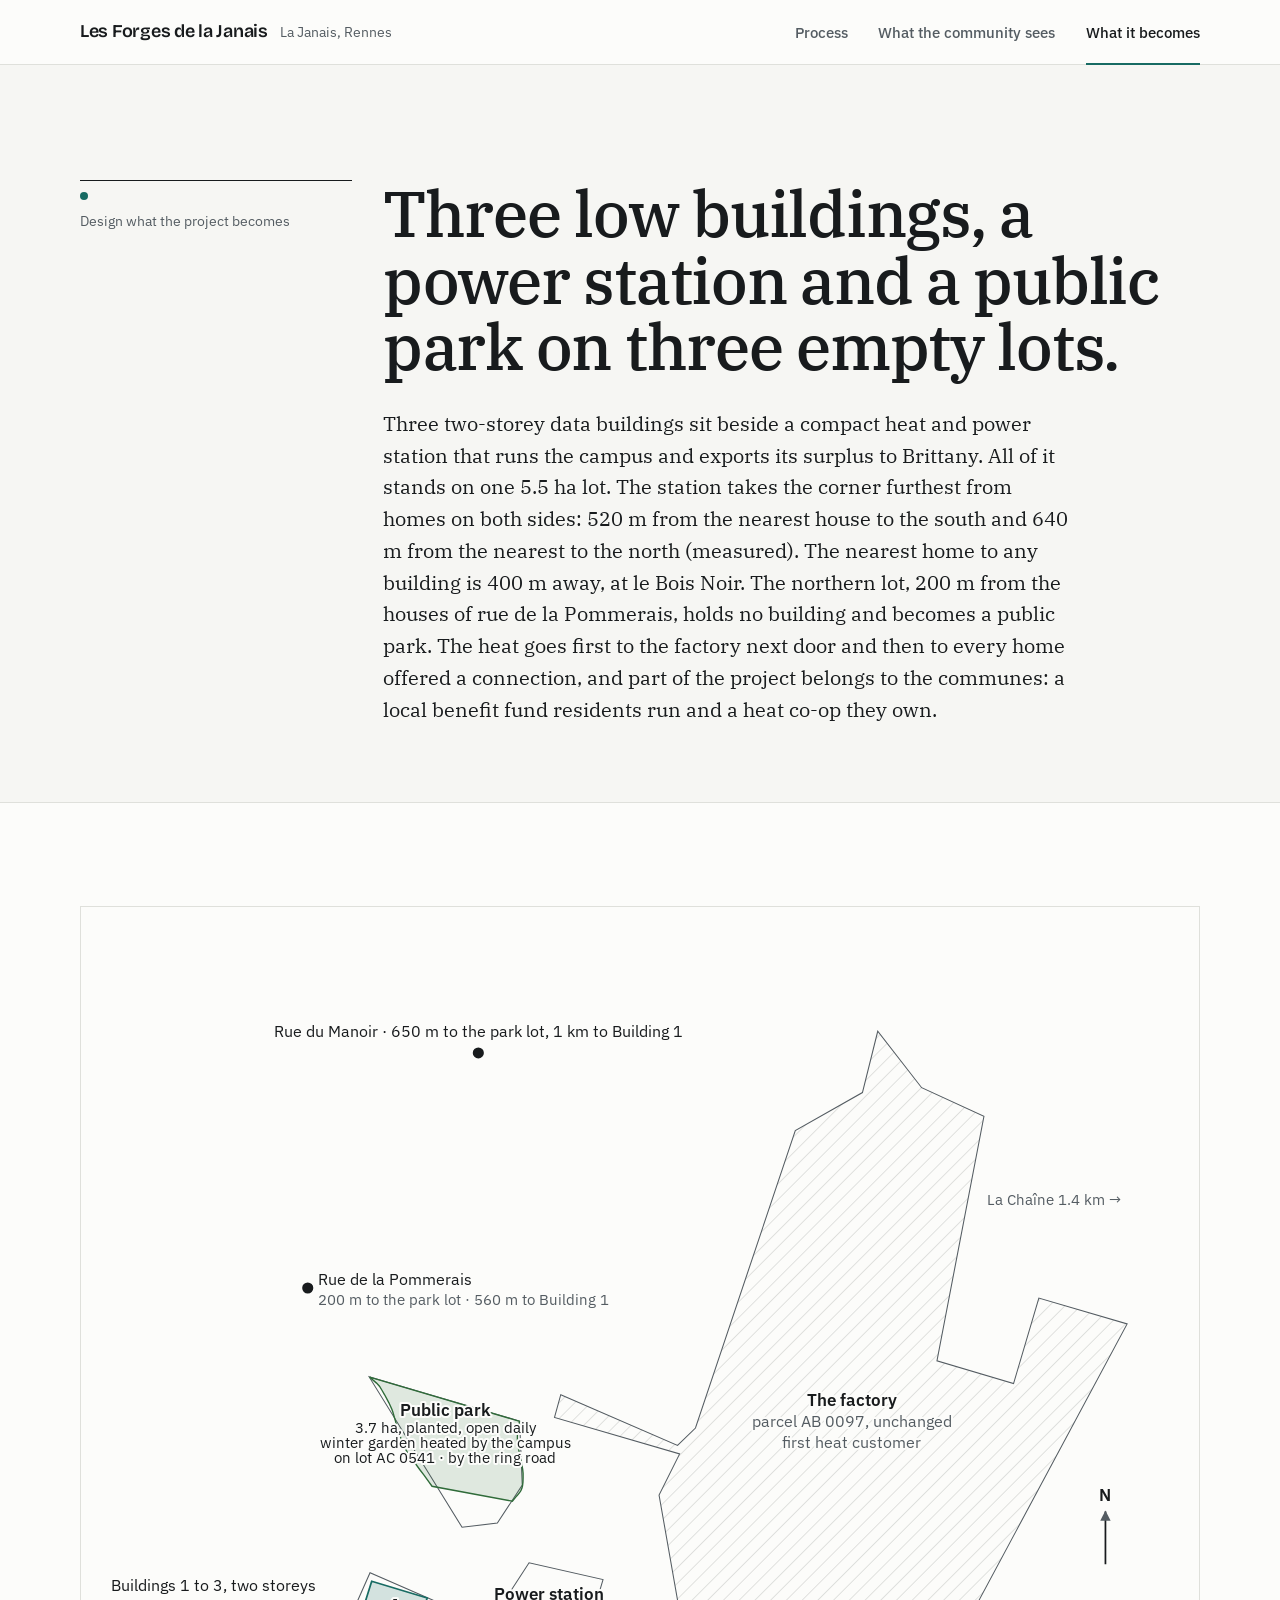
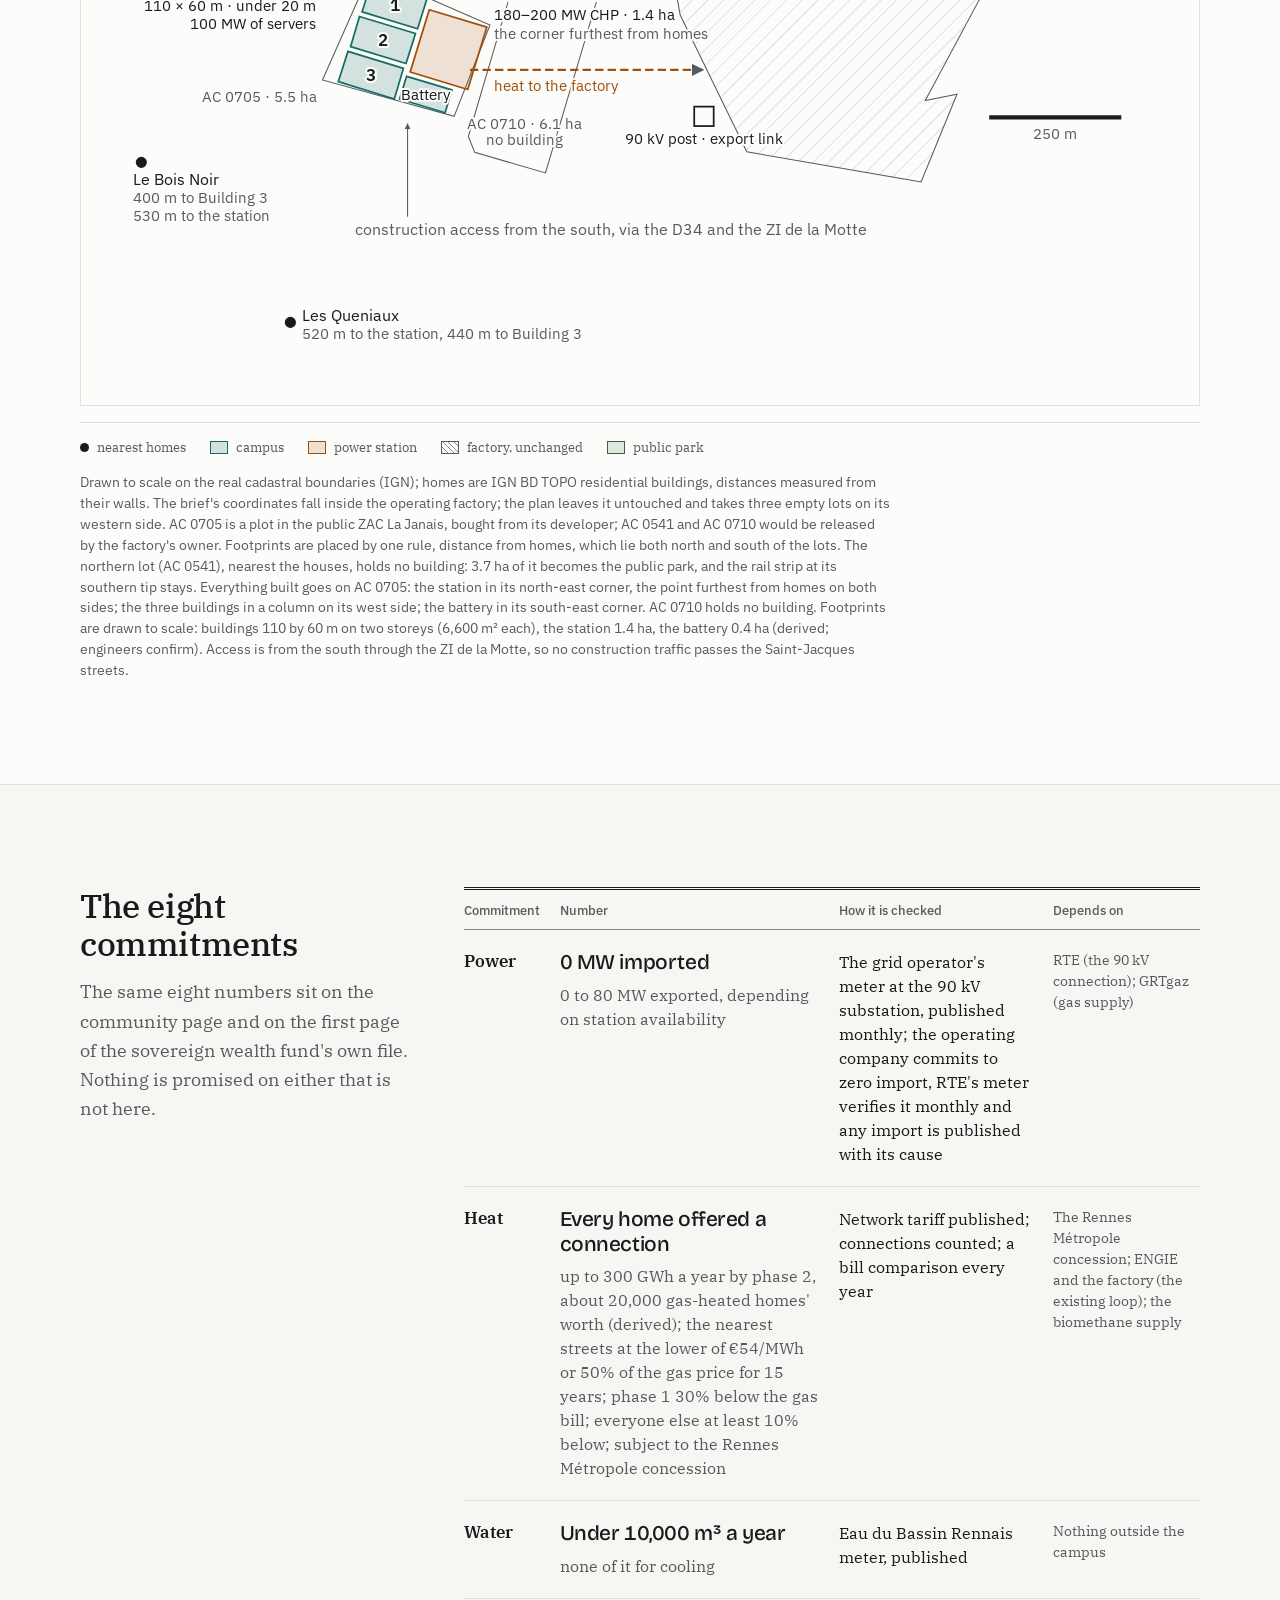
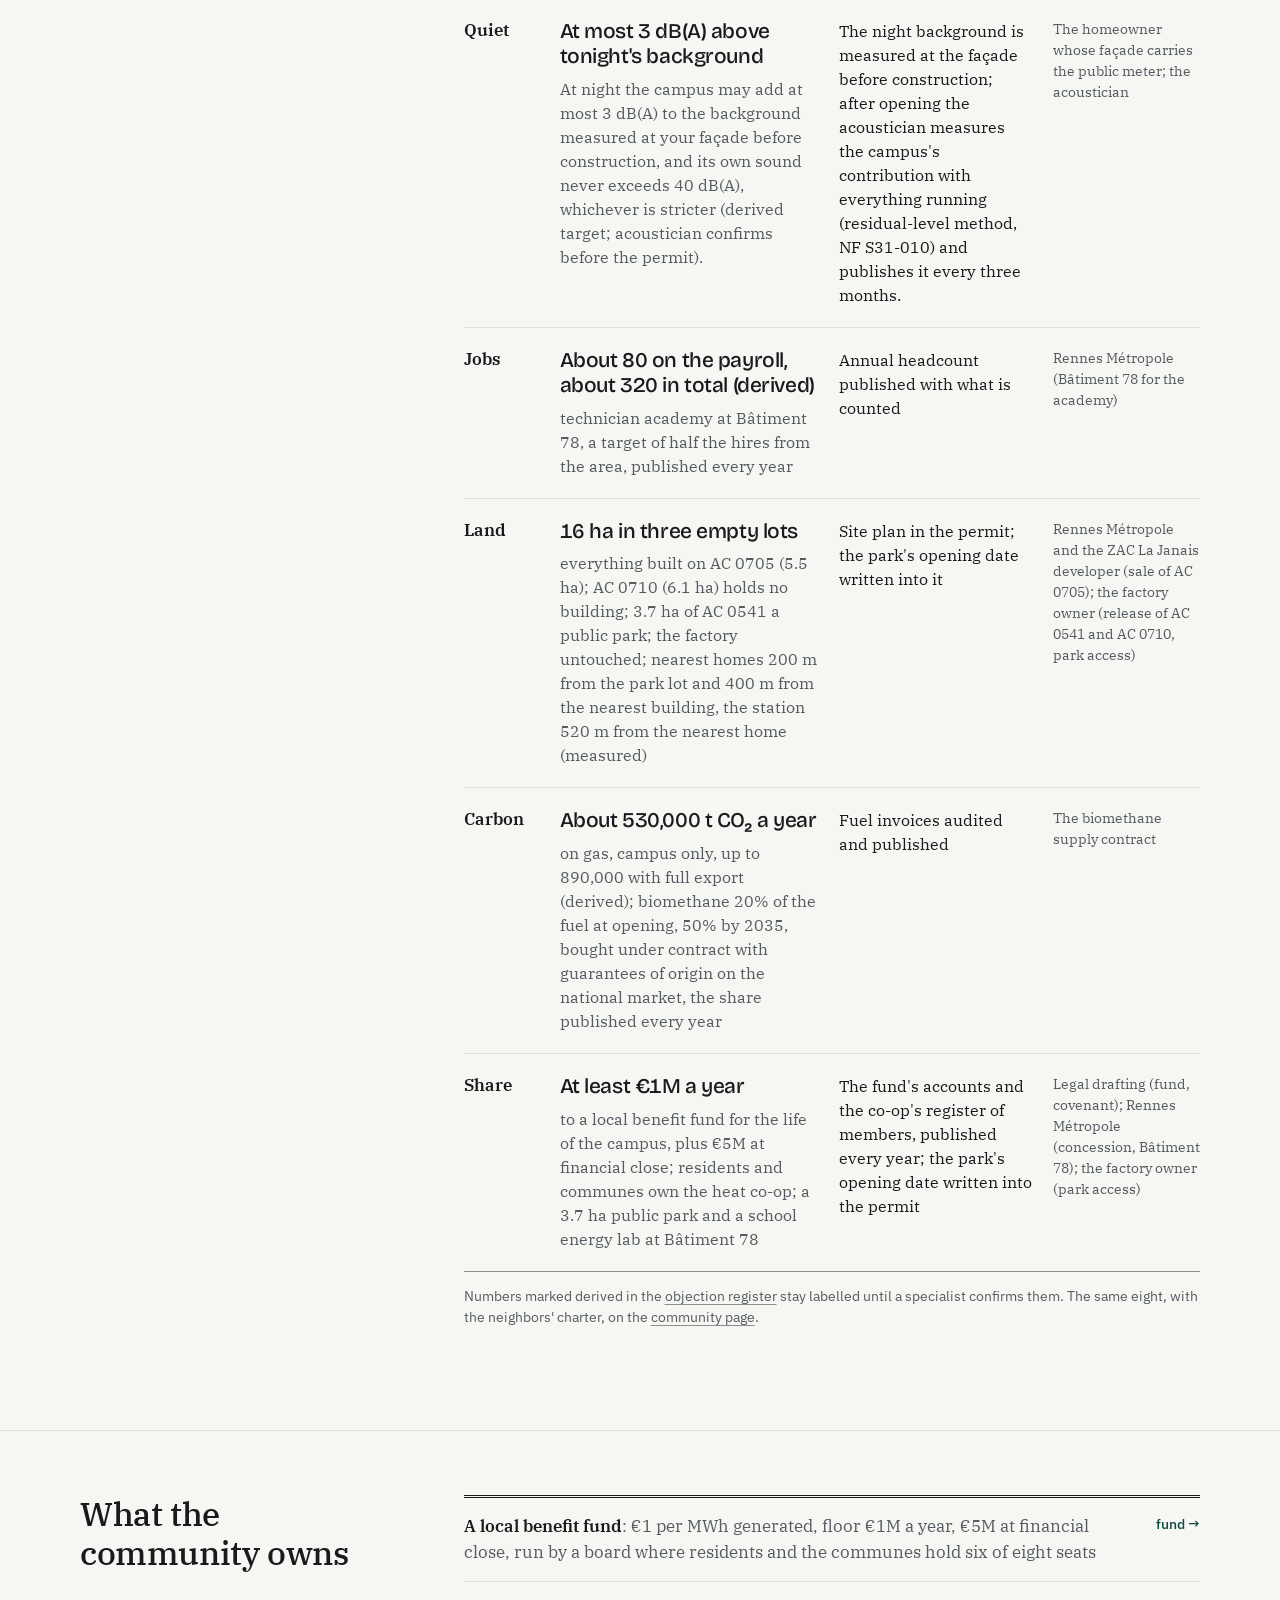
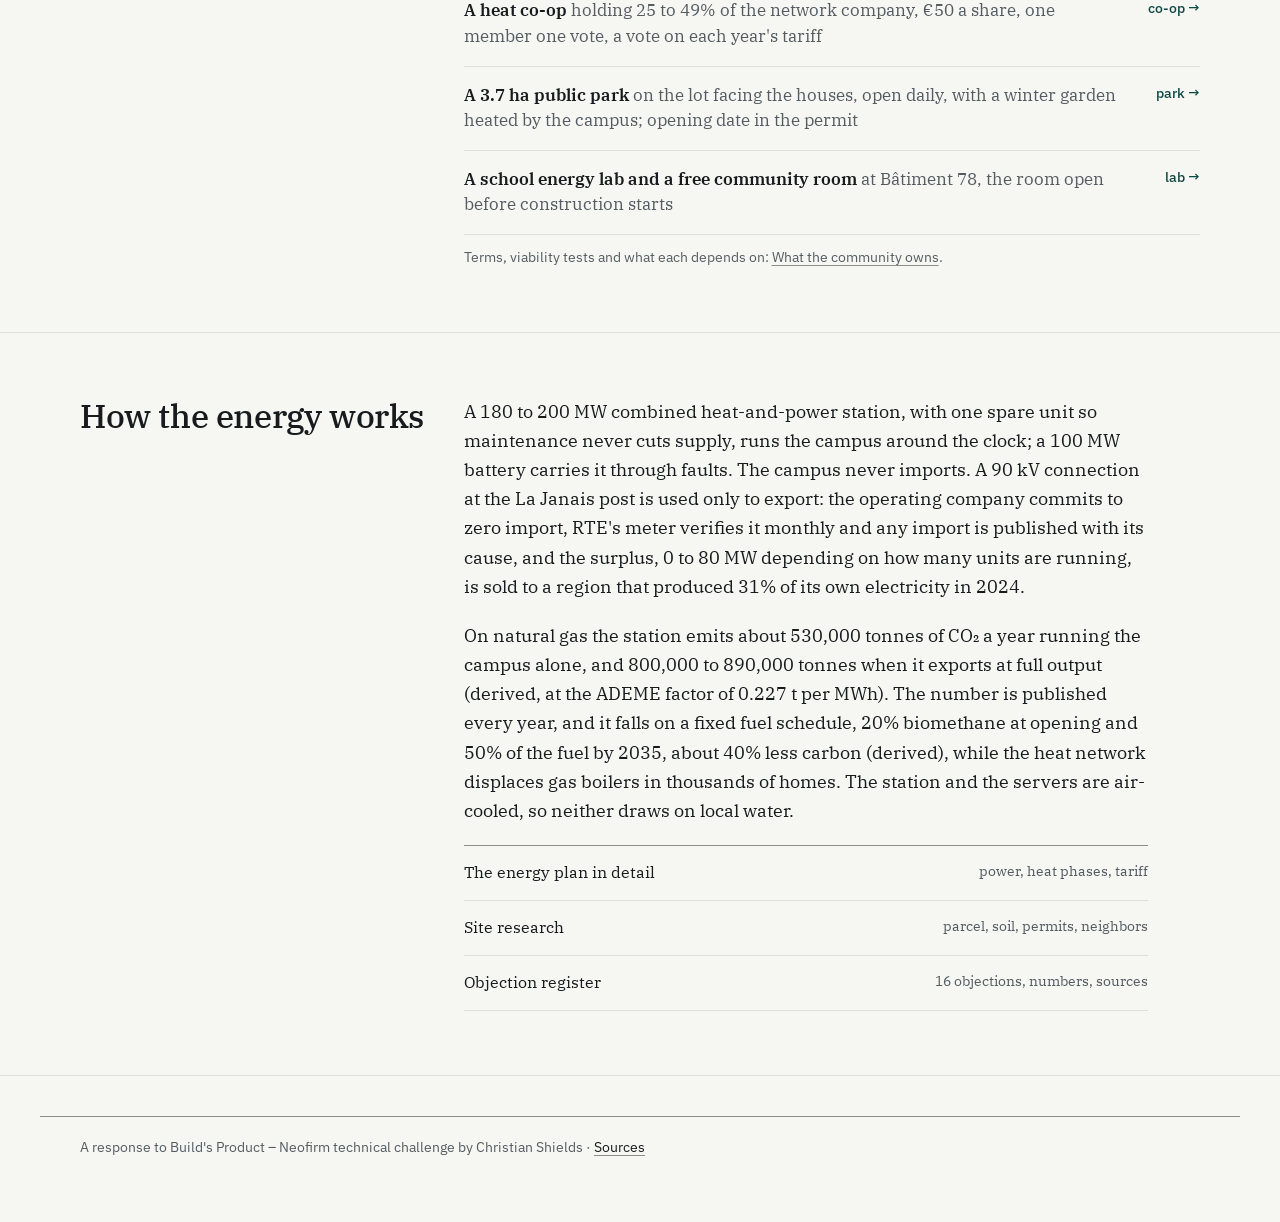
==== becomes.html @ ce090f70 "Les Forges de la Janais: answer to Build's Product – Neofirm challenge" ====
<!doctype html>
<html lang="en">
<head>
<meta charset="utf-8">
<meta name="viewport" content="width=device-width, initial-scale=1, viewport-fit=cover">
<title>The campus · Les Forges de la Janais</title>
<meta name="description" content="What the project becomes: three low data buildings and a heat and power station on one empty lot, the factory untouched, the nearest home 400 m from a building and 520 m from the station, with a public park on the lot facing the houses to the north.">
<link rel="preconnect" href="https://fonts.googleapis.com">
<link rel="stylesheet" href="https://fonts.googleapis.com/css2?family=Bricolage+Grotesque:opsz,wght@12..96,400..700&family=IBM+Plex+Sans:wght@400;500;600&family=IBM+Plex+Serif:ital,wght@0,400;0,500;0,600;1,400&display=swap">
<link rel="stylesheet" href="assets/site.css">
</head>
<body>
<header class="top">
  <div class="wrap">
    <a class="brand" href="index.html">Les Forges de la Janais <small>La Janais, Rennes</small></a>
    <nav class="menu" aria-label="Sections">
      <a href="process.html">Process</a>
      <a href="community-en.html">What the community sees</a>
      <a href="becomes.html" aria-current="page">What it becomes</a>
    </nav>
  </div>
</header>

<section class="hero">
  <div class="wrap">
    <p class="place"><span class="dot" aria-hidden="true"></span> Design what the project becomes</p>
    <h1>Three low buildings, a power station and a public park on three empty lots.</h1>
    <p class="lede">Three two-storey data buildings sit beside a compact heat and power station that runs the campus and exports its surplus to Brittany. All of it stands on one 5.5 ha lot. The station takes the corner furthest from homes on both sides: 520 m from the nearest house to the south and 640 m from the nearest to the north (measured). The nearest home to any building is 400 m away, at le Bois Noir. The northern lot, 200 m from the houses of rue de la Pommerais, holds no building and becomes a public park. The heat goes first to the factory next door and then to every home offered a connection, and part of the project belongs to the communes: a local benefit fund residents run and a heat co-op they own.</p>
  </div>
</section>

<section class="band surface">
  <div class="wrap">
    <figure class="plan">
      <div class="frame pad">
        <svg xmlns="http://www.w3.org/2000/svg" viewBox="0 0 760 740" role="img" aria-label="Site plan: the three buildings, the power station and the battery on lot AC 0705; lot AC 0541, the one nearest the houses to the north, becomes a public park; AC 0710 holds no building; the factory stays. The nearest homes are rue de la Pommerais, 200 m from the park lot and 560 m from the nearest building, and le Bois Noir, 400 m from the nearest building; the station is 520 m from the nearest home" font-family="IBM Plex Sans, system-ui, sans-serif" font-size="11.5">
<defs><marker id="pa" viewBox="0 0 10 10" refX="9" refY="5" markerWidth="6" markerHeight="6" orient="auto-start-reverse"><path d="M0 0L10 5L0 10z" class="arrowhead"/></marker><pattern id="hatch" width="8" height="8" patternUnits="userSpaceOnUse" patternTransform="rotate(45)"><line x1="0" y1="0" x2="0" y2="8" class="hatchline"/></pattern></defs>
<polygon class="plant" points="607.8,544.7 582.0,607.8 456.6,586.1 408.7,487.7 393.5,401.4 408.3,371.8 318.3,345.6 322.8,329.2 406.8,365.7 419.7,353.2 491.5,139.2 539.8,111.9 550.8,67.8 582.4,108.4 627.2,129.0 593.4,304.9 648.5,321.2 666.7,259.7 730.2,278.3 585.0,549.2"/>
<text class="name" x="532.2" y="337.2" text-anchor="middle">The factory</text>
<text class="quiet" x="532.2" y="352.4" text-anchor="middle">parcel AB 0097, unchanged</text>
<text class="quiet" x="532.2" y="367.6" text-anchor="middle">first heat customer</text>
<polygon class="lot" points="184.9,316.3 293.2,348.2 295.1,394.2 277.2,421.6 251.8,424.6"/>
<polygon class="lot" points="151.4,534.4 185.6,457.3 271.9,494.9 246.1,560.6"/>
<polygon class="lot" points="287.5,469.4 300.0,450.1 353.2,462.2 311.8,601.3 260.9,586.5 256.3,575.1"/>
<polygon class="buffer" points="185.3,316.6 185.8,317.0 190.3,320.9 192.4,323.1 194.3,326.2 196.1,329.3 199.1,334.9 201.3,339.7 201.9,341.3 203.9,348.2 205.4,353.6 208.2,361.8 209.5,365.6 210.3,367.1 212.2,370.1 215.9,375.6 221.6,383.4 224.3,386.9 227.8,391.8 230.2,395.1 288.0,405.8 290.4,402.9 291.6,401.6 293.4,399.3 294.1,398.2 294.9,396.4 295.3,394.8 295.6,392.1 295.7,389.1 295.7,385.7 295.4,383.0 294.7,378.9 293.0,370.9 292.0,366.3 291.7,363.0 291.6,360.2 291.7,355.0 292.1,352.8 292.6,350.3 293.3,348.4"/>
<text class="name" x="239.6" y="344.8" text-anchor="middle">Public park</text>
<text class="tiny ink" x="239.6" y="357.0" text-anchor="middle">3.7 ha, planted, open daily</text>
<text class="tiny ink" x="239.6" y="367.6" text-anchor="middle">winter garden heated by the campus</text>
<text class="tiny ink" x="239.6" y="378.2" text-anchor="middle">on lot AC 0541 · by the ring road</text>
<text class="tiny" x="147.6" y="550.0" text-anchor="end">AC 0705 · 5.5 ha</text>
<text class="tiny" x="296.6" y="569.8" text-anchor="middle">AC 0710 · 6.1 ha</text>
<text class="tiny quiet" x="296.6" y="581.2" text-anchor="middle">no building</text>
<polygon class="hall" points="186.8,463.4 226.7,475.5 219.8,497.6 179.9,485.4"/>
<polygon class="hall" points="178.0,488.8 218.3,501.0 211.5,522.6 171.6,510.5"/>
<polygon class="hall" points="169.7,513.9 209.6,526.1 203.1,548.1 162.8,535.6"/>
<text class="name" x="203.3" y="484.5" text-anchor="middle">1</text>
<text class="name" x="194.9" y="509.7" text-anchor="middle">2</text>
<text class="name" x="186.3" y="534.9" text-anchor="middle">3</text>
<text class="ink" x="146.5" y="470.2" text-anchor="end">Buildings 1 to 3, two storeys</text>
<text class="tiny ink" x="146.5" y="484.6" text-anchor="end">110 × 60 m · under 20 m</text>
<text class="tiny ink" x="146.5" y="497.6" text-anchor="end">100 MW of servers</text>
<polygon class="station" points="228.2,483.9 269.6,496.4 255.9,541.3 214.5,528.7"/>
<text class="name" x="274.6" y="477.0" text-anchor="start">Power station</text>
<text class="tiny ink" x="274.6" y="491.0" text-anchor="start">180–200 MW CHP · 1.4 ha</text>
<text class="tiny quiet" x="274.6" y="505.0" text-anchor="start">the corner furthest from homes</text>
<polygon class="hall" points="211.9,531.8 244.5,541.6 239.6,558.0 206.9,548.1"/>
<text class="tiny ink" x="225.7" y="548.9" text-anchor="middle">Battery</text>
<path class="heat" d="M257.5 527.2H425.0" marker-end="url(#pa)"/>
<text class="tiny heatink" x="274.6" y="542.4" text-anchor="start">heat to the factory</text>
<rect class="post" x="418.8" y="553.6" width="14" height="14"/>
<text class="tiny ink" x="425.8" y="580.4" text-anchor="middle">90 kV post · export link</text>
<path class="line" d="M212.6 632.8V566.0" marker-end="url(#pa)"/>
<text class="quiet" x="175.0" y="645.8">construction access from the south, via the D34 and the ZI de la Motte</text>
<circle class="home" cx="263.5" cy="83.4" r="5"/>
<text class="ink" x="263.5" y="72.0" text-anchor="middle">Rue du Manoir · 650 m to the park lot, 1 km to Building 1</text>
<circle class="home" cx="140.8" cy="252.5" r="5"/>
<text class="ink" x="148.4" y="250.6" text-anchor="start">Rue de la Pommerais</text>
<text class="tiny quiet" x="148.4" y="264.6" text-anchor="start">200 m to the park lot · 560 m to Building 1</text>
<circle class="home" cx="21.1" cy="593.7" r="5"/>
<text class="ink" x="15.4" y="610.0" text-anchor="start">Le Bois Noir</text>
<text class="tiny quiet" x="15.4" y="623.0" text-anchor="start">400 m to Building 3</text>
<text class="tiny quiet" x="15.4" y="636.0" text-anchor="start">530 m to the station</text>
<circle class="home" cx="128.3" cy="708.8" r="5"/>
<text class="ink" x="137.0" y="707.7" text-anchor="start">Les Queniaux</text>
<text class="tiny quiet" x="137.0" y="720.7" text-anchor="start">520 m to the station, 440 m to Building 3</text>
<text class="tiny quiet" x="726.0" y="192.8" text-anchor="end">La Chaîne 1.4 km →</text>
<path class="line ink" d="M714.6 451.2V413.2" marker-end="url(#pa)"/>
<text class="name" x="714.6" y="405.6" text-anchor="middle">N</text>
<line class="scale" x1="631.0" y1="561.4" x2="726.0" y2="561.4"/>
<text class="tiny quiet" x="678.5" y="576.6" text-anchor="middle">250 m</text>
</svg>
      </div>
      <div class="key" aria-hidden="true"><span class="k-home">nearest homes</span><span class="k-campus">campus</span><span class="k-station">power station</span><span class="k-plant">factory, unchanged</span><span class="k-buffer">public park</span></div>
      <figcaption>Drawn to scale on the real cadastral boundaries (IGN); homes are IGN BD TOPO residential buildings, distances measured from their walls. The brief's coordinates fall inside the operating factory; the plan leaves it untouched and takes three empty lots on its western side. AC 0705 is a plot in the public ZAC La Janais, bought from its developer; AC 0541 and AC 0710 would be released by the factory's owner. Footprints are placed by one rule, distance from homes, which lie both north and south of the lots. The northern lot (AC 0541), nearest the houses, holds no building: 3.7 ha of it becomes the public park, and the rail strip at its southern tip stays. Everything built goes on AC 0705: the station in its north-east corner, the point furthest from homes on both sides; the three buildings in a column on its west side; the battery in its south-east corner. AC 0710 holds no building. Footprints are drawn to scale: buildings 110 by 60 m on two storeys (6,600 m² each), the station 1.4 ha, the battery 0.4 ha (derived; engineers confirm). Access is from the south through the ZI de la Motte, so no construction traffic passes the Saint-Jacques streets.</figcaption>
    </figure>
  </div>
</section>

<section class="band">
  <div class="wrap split">
    <div>
      <h2>The eight commitments</h2>
      <p class="muted" style="margin-top:14px;max-width:26em">The same eight numbers sit on the community page and on the first page of the sovereign wealth fund's own file. Nothing is promised on either that is not here.</p>
    </div>
    <div class="tablewrap">
      <table class="commit">
        <thead><tr><th>Commitment</th><th>Number</th><th>How it is checked</th><th>Depends on</th></tr></thead>
        <tbody>
          <tr><td>Power</td><td><span class="n">0 MW imported</span><br>0 to 80 MW exported, depending on station availability</td><td>The grid operator's meter at the 90 kV substation, published monthly; the operating company commits to zero import, RTE's meter verifies it monthly and any import is published with its cause</td><td>RTE (the 90 kV connection); GRTgaz (gas supply)</td></tr>
          <tr><td>Heat</td><td><span class="n">Every home offered a connection</span><br>up to 300 GWh a year by phase 2, about 20,000 gas-heated homes' worth (derived); the nearest streets at the lower of €54/MWh or 50% of the gas price for 15 years; phase 1 30% below the gas bill; everyone else at least 10% below; subject to the Rennes Métropole concession</td><td>Network tariff published; connections counted; a bill comparison every year</td><td>The Rennes Métropole concession; ENGIE and the factory (the existing loop); the biomethane supply</td></tr>
          <tr><td>Water</td><td><span class="n">Under 10,000 m³ a year</span><br>none of it for cooling</td><td>Eau du Bassin Rennais meter, published</td><td>Nothing outside the campus</td></tr>
          <tr><td>Quiet</td><td><span class="n">At most 3 dB(A) above tonight's background</span><br>At night the campus may add at most 3 dB(A) to the background measured at your façade before construction, and its own sound never exceeds 40 dB(A), whichever is stricter (derived target; acoustician confirms before the permit).</td><td>The night background is measured at the façade before construction; after opening the acoustician measures the campus's contribution with everything running (residual-level method, NF S31-010) and publishes it every three months.</td><td>The homeowner whose façade carries the public meter; the acoustician</td></tr>
          <tr><td>Jobs</td><td><span class="n">About 80 on the payroll, about 320 in total (derived)</span><br>technician academy at Bâtiment 78, a target of half the hires from the area, published every year</td><td>Annual headcount published with what is counted</td><td>Rennes Métropole (Bâtiment 78 for the academy)</td></tr>
          <tr><td>Land</td><td><span class="n">16 ha in three empty lots</span><br>everything built on AC 0705 (5.5 ha); AC 0710 (6.1 ha) holds no building; 3.7 ha of AC 0541 a public park; the factory untouched; nearest homes 200 m from the park lot and 400 m from the nearest building, the station 520 m from the nearest home (measured)</td><td>Site plan in the permit; the park's opening date written into it</td><td>Rennes Métropole and the ZAC La Janais developer (sale of AC 0705); the factory owner (release of AC 0541 and AC 0710, park access)</td></tr>
          <tr><td>Carbon</td><td><span class="n">About 530,000 t CO₂ a year</span><br>on gas, campus only, up to 890,000 with full export (derived); biomethane 20% of the fuel at opening, 50% by 2035, bought under contract with guarantees of origin on the national market, the share published every year</td><td>Fuel invoices audited and published</td><td>The biomethane supply contract</td></tr>
          <tr><td>Share</td><td><span class="n">At least €1M a year</span><br>to a local benefit fund for the life of the campus, plus €5M at financial close; residents and communes own the heat co-op; a 3.7 ha public park and a school energy lab at Bâtiment 78</td><td>The fund's accounts and the co-op's register of members, published every year; the park's opening date written into the permit</td><td>Legal drafting (fund, covenant); Rennes Métropole (concession, Bâtiment 78); the factory owner (park access)</td></tr>
        </tbody>
      </table>
      <p class="small muted" style="margin-top:14px">Numbers marked derived in the <a href="register.html">objection register</a> stay labelled until a specialist confirms them. The same eight, with the neighbors' charter, on the <a href="community-en.html#commitments">community page</a>.</p>
    </div>
  </div>
</section>


<section class="band tight" id="owns">
  <div class="wrap split">
    <div><h2>What the community owns</h2></div>
    <div>
      <div class="four">
        <a href="stake.html#fund"><span><strong>A local benefit fund</strong>: €1 per MWh generated, floor €1M a year, €5M at financial close, run by a board where residents and the communes hold six of eight seats</span><span>fund</span></a>
        <a href="stake.html#coop"><span><strong>A heat co-op</strong> holding 25 to 49% of the network company, €50 a share, one member one vote, a vote on each year's tariff</span><span>co-op</span></a>
        <a href="stake.html#park"><span><strong>A 3.7 ha public park</strong> on the lot facing the houses, open daily, with a winter garden heated by the campus; opening date in the permit</span><span>park</span></a>
        <a href="stake.html#lab"><span><strong>A school energy lab and a free community room</strong> at Bâtiment 78, the room open before construction starts</span><span>lab</span></a>
      </div>
      <p class="small muted" style="margin-top:12px">Terms, viability tests and what each depends on: <a href="stake.html">What the community owns</a>.</p>
    </div>
  </div>
</section>

<section class="band tight" id="energy">
  <div class="wrap split">
    <div><h2>How the energy works</h2></div>
    <div class="stack measure">
      <p>A 180 to 200 MW combined heat-and-power station, with one spare unit so maintenance never cuts supply, runs the campus around the clock; a 100 MW battery carries it through faults. The campus never imports. A 90 kV connection at the La Janais post is used only to export: the operating company commits to zero import, RTE's meter verifies it monthly and any import is published with its cause, and the surplus, 0 to 80 MW depending on how many units are running, is sold to a region that produced 31% of its own electricity in 2024.</p>
      <p>On natural gas the station emits about 530,000 tonnes of CO₂ a year running the campus alone, and 800,000 to 890,000 tonnes when it exports at full output (derived, at the ADEME factor of 0.227 t per MWh). The number is published every year, and it falls on a fixed fuel schedule, 20% biomethane at opening and 50% of the fuel by 2035, about 40% less carbon (derived), while the heat network displaces gas boilers in thousands of homes. The station and the servers are air-cooled, so neither draws on local water.</p>
      <div class="links">
        <a href="energy.html"><span>The energy plan in detail</span><span>power, heat phases, tariff</span></a>
        <a href="site.html"><span>Site research</span><span>parcel, soil, permits, neighbors</span></a>
        <a href="register.html"><span>Objection register</span><span>16 objections, numbers, sources</span></a>
      </div>
    </div>
  </div>
</section>

<footer>
  <div class="wrap">
    <p>A response to Build's Product – Neofirm technical challenge by Christian Shields · <a href="sources.html">Sources</a></p>
  </div>
</footer>
</body>
</html>
---- assets/site.css ----
/* Les Forges de la Janais — site.css, "Public record"
   One stylesheet for every page. Same class names and token names as before; no page text depends on it.

   The idea: the site reads as the dossier the community will sign.
   - Reading text in IBM Plex Serif; controls, labels, tables heads and the tab bar in IBM Plex Sans;
     every figure that carries the argument in Bricolage Grotesque.
   - Headings sit in a left margin like a brief; content in the field. A 12-column sheet underneath.
   - A double rule opens anything with legal weight: the schedule of eight, every table, the charter.
   - Solid line = committed. Dashed line = provisional (derived, ±300 m, to be confirmed).
   - Teal is the campus. Orange is heat, and only heat. Homes are ink on the plan and the map.
   - Radius 2–3px on what you press, 0 on what you read. No shadows, no gradients, no cards.

   Breakpoints are container queries on `body` (container: page / inline-size), so they follow the
   width of the page, not the device. Dark mode follows the system and `data-theme` on <html>.

   Fonts (in each page's <head>):
   https://fonts.googleapis.com/css2?family=Bricolage+Grotesque:opsz,wght@12..96,400..700&family=IBM+Plex+Sans:wght@400;500;600&family=IBM+Plex+Serif:ital,wght@0,400;0,500;0,600;1,400&display=swap
*/

/* ---------- tokens ---------- */
:root, .theme-light {
  --bg: #f6f6f3;
  --surface: #fcfcfa;
  --ink: #181b1d;
  --ink-2: #545c62;        /* 6.1:1 on bg */
  --line: #dfe0db;         /* hairline separators */
  --line-strong: #8a8f8b;  /* 3.1:1, input borders and set rules */
  --accent: #176b63;       /* the campus. 5.8:1 on bg */
  --accent-ink: #0e4a44;
  --accent-tint: #e1ede9;
  --heat: #a14e0c;         /* heat only. 5.3:1 on surface */
  --heat-tint: #f6e7d9;
  --ok: #2f6b39;
  --display: "Bricolage Grotesque", "Helvetica Neue", Arial, sans-serif;
  --body: "IBM Plex Sans", system-ui, -apple-system, "Segoe UI", sans-serif;
  --serif: "IBM Plex Serif", Georgia, "Times New Roman", serif;
  --double: 3px double var(--ink);
  --max: 1200px;
  --gutter: clamp(16px, 4cqi, 40px);
  --col-gap: clamp(16px, 2.4cqi, 32px);
  --s1: 4px; --s2: 8px; --s3: 12px; --s4: 16px; --s5: 24px; --s6: 32px; --s7: 48px; --s8: 64px; --s9: 96px; --s10: 128px;
  --t-hero: clamp(40px, 5.4cqi, 76px);
  --t-h1: clamp(32px, 4cqi, 54px);
  --t-h2: clamp(28px, 3cqi, 40px);
  --t-fig-xl: clamp(48px, 5cqi, 68px);
  --t-fig-l: clamp(40px, 4.2cqi, 56px);
  --t-fig-m: clamp(24px, 2.3cqi, 30px);
  --tiles: saturate(.55) contrast(.96) brightness(1.04);
  color-scheme: light;
}
@media (prefers-color-scheme: dark) {
  :root:not([data-theme="light"]) {
    --bg: #0e1315; --surface: #151b1e; --ink: #e7ebe9; --ink-2: #9ca7ae;
    --line: #253037; --line-strong: #5f6e76;
    --accent: #5cbcb0; --accent-ink: #96dcd2; --accent-tint: #12302c;
    --heat: #ec9352; --heat-tint: #2f2014; --ok: #7cc887;
    --tiles: saturate(.5) brightness(.78) contrast(1.05);
    --double: 3px double var(--ink); color-scheme: dark;
  }
}
:root[data-theme="dark"], .theme-dark {
  --bg: #0e1315; --surface: #151b1e; --ink: #e7ebe9; --ink-2: #9ca7ae;
  --line: #253037; --line-strong: #5f6e76;
  --accent: #5cbcb0; --accent-ink: #96dcd2; --accent-tint: #12302c;
  --heat: #ec9352; --heat-tint: #2f2014; --ok: #7cc887;
  --tiles: saturate(.5) brightness(.78) contrast(1.05);
  --double: 3px double var(--ink); color-scheme: dark;
}

/* ---------- base ---------- */
* { box-sizing: border-box; }
html { -webkit-text-size-adjust: 100%; }
body, .page {
  margin: 0; background: var(--bg); color: var(--ink);
  font-family: var(--body); font-size: 17px; line-height: 1.55;
  container: page / inline-size;
  -webkit-font-smoothing: antialiased;
}
img, svg { max-width: 100%; height: auto; }
a { color: inherit; text-decoration: none; }
p a, dd a, li a, td a, .src a, .more a, .intro a, .lede a, .end a, figcaption a, footer a {
  text-decoration: underline; text-decoration-thickness: 1px; text-underline-offset: 3px;
  text-decoration-color: var(--line-strong);
}
p a:hover, dd a:hover, li a:hover, td a:hover, .src a:hover, .more a:hover, .end a:hover { text-decoration-color: currentColor; }
:focus-visible { outline: 2px solid var(--accent); outline-offset: 3px; border-radius: 2px; }
@media (prefers-reduced-motion: reduce) { * { animation: none !important; transition: none !important; } }
.sr { position: absolute; width: 1px; height: 1px; overflow: hidden; clip: rect(0 0 0 0); white-space: nowrap; }

/* ---------- type ---------- */
h1, h2, h3 { font-family: var(--display); font-weight: 500; letter-spacing: -0.025em; text-wrap: balance; margin: 0; }
h1 { font-size: var(--t-h1); line-height: 1.04; letter-spacing: -0.03em; }
.hero:not(.compact) h1 { font-size: var(--t-hero); line-height: 0.98; letter-spacing: -0.038em; }
h2 { font-size: var(--t-h2); line-height: 1.08; }
h3 { font-size: 20px; line-height: 1.25; font-weight: 600; letter-spacing: -0.012em; }
p { margin: 0; text-wrap: pretty; }
.lede { font-size: clamp(18px, 1.55cqi, 21px); line-height: 1.5; color: var(--ink-2); max-width: 36em; }
.measure { max-width: 38em; }
.muted { color: var(--ink-2); }
.small { font-size: 14px; line-height: 1.5; }
.num { font-variant-numeric: tabular-nums lining-nums; }
.label { font-family: var(--body); font-weight: 500; font-size: 14px; color: var(--accent-ink); letter-spacing: 0; }
.intro { margin-top: 14px; color: var(--ink-2); max-width: 40em; }
.src { font-size: 13.5px; color: var(--ink-2); margin-top: 14px; line-height: 1.55; }
/* provisional = dashed. Text stays "(derived)", "(assumption)", "subject to" exactly as written */
.derived { color: var(--ink-2); font-size: 13px; font-weight: 400; text-decoration: underline dashed var(--line-strong); text-underline-offset: 4px; text-decoration-thickness: 1px; }

/* the figure: one treatment for every number that carries the argument */
.strip .v, .concern .big, .stake .big, .results .r .v, table.commit .n, .weeks .n, .calc dd.sum, .fig {
  font-family: var(--display); font-weight: 500; font-variant-numeric: tabular-nums lining-nums;
  letter-spacing: -0.035em; font-optical-sizing: auto;
}
.strip .v .u, .concern .big .u, .stake .big .u {
  font-family: var(--body); font-weight: 500; font-size: max(13px, .26em); letter-spacing: 0;
  color: var(--ink-2); margin-left: .22em;
}

/* ---------- layout ---------- */
.wrap { max-width: var(--max); margin: 0 auto; padding-inline: var(--gutter); }
.band { padding-block: clamp(56px, 8cqi, 112px); border-bottom: 1px solid var(--line); }
.band.surface { background: var(--surface); }
.band.tight { padding-block: clamp(40px, 5cqi, 72px); }
.stack { display: grid; gap: 20px; }
.split { display: grid; grid-template-columns: repeat(12, minmax(0, 1fr)); column-gap: var(--col-gap); row-gap: 28px; align-items: start; }
.split > * { min-width: 0; }
.split > :first-child { grid-column: 1 / span 4; }
.split > :last-child { grid-column: 5 / -1; }
.split.wide > * { grid-column: 1 / -1; }
.split > :first-child h2 + .intro, .split > :first-child h2 + p { max-width: 24em; }
.tablewrap { min-width: 0; max-width: 100%; overflow-x: auto; }
@container page (max-width: 860px) { .split > * { grid-column: 1 / -1 !important; } }

/* ---------- header: three tabs, underline on the current one ---------- */
.top { background: var(--surface); border-bottom: 1px solid var(--line); position: sticky; top: env(safe-area-inset-top, 0px); z-index: 5; }
.top .wrap { display: flex; align-items: stretch; justify-content: space-between; gap: 24px; min-height: 64px; }
.brand { display: flex; align-items: center; gap: 12px; font-family: var(--display); font-weight: 600; font-size: 18px; letter-spacing: -0.015em; color: var(--ink); }
.brand small { font: 400 14px/1.3 var(--body); letter-spacing: 0; color: var(--ink-2); }
.brand:hover { text-decoration: none; }
nav.menu { display: flex; gap: clamp(16px, 2.4cqi, 32px); font: 500 15px/1.2 var(--body); }
nav.menu a { display: flex; align-items: center; min-height: 44px; color: var(--ink-2); border-bottom: 2px solid transparent; margin-bottom: -1px; padding-top: 2px; white-space: nowrap; }
nav.menu a:hover { color: var(--ink); text-decoration: none; border-bottom-color: var(--line-strong); }
nav.menu a[aria-current="page"] { color: var(--ink); border-bottom-color: var(--accent); }
@container page (max-width: 760px) {
  .top .wrap { flex-direction: column; gap: 0; padding-top: 8px; }
  .brand { min-height: 40px; font-size: 17px; }
  .brand small { display: none; }
  nav.menu { display: grid; grid-template-columns: repeat(3, minmax(0, 1fr)); gap: 0; font-size: 13px; margin-inline: calc(var(--gutter) * -1); }
  nav.menu a { justify-content: center; text-align: center; white-space: normal; line-height: 1.2; min-height: 48px; padding: 6px 6px 4px; }
  nav.menu a + a { box-shadow: -1px 0 0 var(--line); }
}

/* ---------- hero ---------- */
.hero { background: var(--surface); border-bottom: 1px solid var(--line); padding-block: clamp(56px, 9cqi, 128px) clamp(48px, 6cqi, 88px); }
.hero.compact { padding-block: clamp(40px, 6cqi, 88px) clamp(40px, 5cqi, 72px); }
.hero .place { display: flex; align-items: baseline; gap: 10px; color: var(--ink-2); font-size: 14px; line-height: 1.45; margin-bottom: 28px; }
.hero .place .dot { width: 8px; height: 8px; border-radius: 50%; background: var(--accent); display: inline-block; flex: none; transform: translateY(-1px); }
.hero h1 { max-width: 13.5em; }
.hero.compact h1 { max-width: 20em; }
.hero .lede { margin-top: 28px; }
.hero .actions { margin-top: 40px; display: flex; gap: 12px; flex-wrap: wrap; }
.btn { display: inline-flex; align-items: center; gap: 10px; min-height: 48px; padding: 0 20px; border-radius: 3px; font: 500 15px/1.2 var(--body); border: 1px solid var(--line-strong); background: transparent; color: var(--ink); cursor: pointer; }
.btn.primary { background: var(--ink); color: var(--surface); border-color: var(--ink); }
a.btn.primary::after { content: "→" / ""; }
.btn:hover { text-decoration: none; border-color: var(--ink); }
.btn.primary:hover { background: var(--accent-ink); border-color: var(--accent-ink); }
.btn[disabled] { opacity: .55; cursor: progress; }

/* ---------- the eight-number strip: four lead figures, four supporting ---------- */
/* markup: add class="lead" to 0 MW, ~20,000, 40 dB(A), €1M+ (no text changes) */
.strip { display: grid; grid-template-columns: repeat(4, minmax(0, 1fr)); column-gap: var(--col-gap); border: 0; }
.strip > div { min-width: 0; padding: 0; border: 0; }
.strip > .lead { order: -1; border-top: 2px solid var(--ink); padding: 18px 0 44px; }
.strip > :not(.lead) { border-top: 1px solid var(--line-strong); padding: 14px 0 6px; }
.strip .v { line-height: .92; white-space: nowrap; }
.strip .lead .v { font-size: var(--t-fig-xl); }
.strip > :not(.lead) .v { font-size: var(--t-fig-m); letter-spacing: -0.025em; }
.strip .k { color: var(--ink-2); }
.strip .lead .k { margin-top: 16px; font-size: 15px; line-height: 1.45; max-width: 21em; }
.strip > :not(.lead) .k { margin-top: 8px; font-size: 13.5px; line-height: 1.45; max-width: 22em; }
@container page (max-width: 900px) and (min-width: 561px) {
  .strip { grid-template-columns: repeat(2, minmax(0, 1fr)); }
}
@container page (max-width: 560px) {
  .strip { grid-template-columns: minmax(0, 1fr); }
  .strip > .lead { padding: 14px 0 28px; }
  .strip .lead .v { font-size: 52px; }
  .strip .lead .k { margin-top: 12px; }
  .strip > :not(.lead) { display: grid; grid-template-columns: 8.2em minmax(0, 1fr); gap: 12px; align-items: baseline; padding: 12px 0; }
  .strip > :not(.lead) .v { font-size: 22px; white-space: normal; }
  .strip > :not(.lead) .k { margin-top: 0; }
}

/* ---------- landing: section index ---------- */
.sections { display: grid; grid-template-columns: repeat(3, minmax(0, 1fr)); column-gap: var(--col-gap); border: 0; }
.sections .card { display: flex; flex-direction: column; padding: 18px 0 8px; border-top: 1px solid var(--ink); min-width: 0; }
.sections .card + .card { padding-left: 0; }
.sections .card:hover { text-decoration: none; background: none; }
.sections .card:hover h3 { text-decoration: underline; text-decoration-thickness: 1px; text-underline-offset: 4px; }
/* each card is a div; its "go" line is the link and stretches over the card, so links inside the text stay valid */
.sections .card { position: relative; }
.sections .card .go::before { content: ""; position: absolute; inset: 0; }
.sections .card p a { position: relative; z-index: 1; }
.sections .card:has(.go:focus-visible) { outline: 2px solid var(--accent); outline-offset: 6px; }
.sections .card .go:focus-visible { outline: none; }
.sections .n { font: 500 14px/1.3 var(--body); color: var(--accent-ink); }
.sections h3 { margin-top: 14px; font-size: 21px; font-weight: 500; letter-spacing: -0.018em; line-height: 1.22; }
.sections p { margin-top: 14px; color: var(--ink-2); font-size: 15px; line-height: 1.55; }
.sections .go { margin-top: auto; padding-top: 22px; font: 500 14px var(--body); color: var(--accent-ink); min-height: 40px; display: flex; align-items: center; gap: 8px; }
.sections .go::after { content: "→" / ""; }
@container page (max-width: 860px) { .sections { grid-template-columns: 1fr; row-gap: 36px; } .sections .card { padding-right: 0; } }

/* ---------- figures, frames ---------- */
figure { margin: 0; }
figcaption { font-size: 13.5px; color: var(--ink-2); margin-top: 14px; line-height: 1.55; max-width: 60em; }
.frame { background: var(--surface); border: 1px solid var(--line); border-radius: 0; overflow: hidden; }
.frame.pad { padding: clamp(12px, 2.4cqi, 32px); }
.frame img { display: block; width: 100%; height: auto; }

/* ---------- key-value ---------- */
.kv { display: grid; grid-template-columns: max-content 1fr; gap: 10px 24px; font-size: 15px; }
.kv dt { color: var(--ink-2); } .kv dd { margin: 0; }

/* ---------- tables ---------- */
table.data, table.commit { width: 100%; border-collapse: collapse; font-size: 15px; font-variant-numeric: tabular-nums lining-nums; border-top: 2px solid var(--ink); }
table.data th, table.commit th { text-align: left; font: 500 13px/1.35 var(--body); color: var(--ink-2); padding: 12px 20px 10px 0; border-bottom: 1px solid var(--line-strong); vertical-align: bottom; }
table.data td, table.commit td { padding: 14px 20px 14px 0; border-bottom: 1px solid var(--line); vertical-align: top; line-height: 1.5; }
table.data th:last-child, table.data td:last-child, table.commit th:last-child, table.commit td:last-child { padding-right: 0; }
table.data td:first-child { font-weight: 500; }
table.data tbody tr:last-child td { border-bottom-color: var(--line-strong); }
table.data:not(:has(thead)) { border-top-width: 1px; border-top-color: var(--line-strong); }
/* a table whose first column is a figure (percentages, shares) */
table.data.figs td:first-child { font-family: var(--display); font-weight: 500; font-size: 24px; letter-spacing: -0.03em; line-height: 1.1; width: 4.2em; }

/* the eight commitments: four columns at desk, one card per row on a phone (not an accordion) */
table.commit th:nth-child(1) { width: 13%; } table.commit th:nth-child(2) { width: 38%; }
table.commit th:nth-child(3) { width: 29%; } table.commit th:nth-child(4) { width: 20%; }
table.commit td { padding-block: 20px; }
table.commit td:first-child { font: 600 17px/1.35 var(--display); letter-spacing: -0.01em; white-space: normal; }
table.commit td:nth-child(2) { color: var(--ink-2); }
table.commit .n { display: block; color: var(--ink); font-size: 22px; line-height: 1.18; letter-spacing: -0.02em; margin-bottom: 8px; }
table.commit .n + br { display: none; }
table.commit td:nth-child(4) { color: var(--ink-2); font-size: 14px; }
table.commit tbody tr:last-child td { border-bottom-color: var(--line-strong); }
/* markup: data-l="How it is checked" / "Depends on" on columns 3 and 4 (data-l in French on the French page) */
@container page (max-width: 720px) {
  table.commit, table.commit tbody, table.commit tr, table.commit td { display: block; width: auto; }
  table.commit thead { position: absolute; width: 1px; height: 1px; overflow: hidden; clip: rect(0 0 0 0); }
  table.commit tr { padding: 22px 0 20px; border-bottom: 1px solid var(--line); }
  table.commit td { border: 0; padding: 0; }
  table.commit td:first-child { font: 500 14px/1.3 var(--body); color: var(--accent-ink); letter-spacing: 0; }
  table.commit td:nth-child(2) { margin-top: 8px; font-size: 15px; }
  table.commit .n { font-size: 24px; }
  table.commit td:nth-child(3), table.commit td:nth-child(4) { margin-top: 14px; padding-top: 12px; border-top: 1px solid var(--line); font-size: 14.5px; color: var(--ink); }
  table.commit td:nth-child(4) { color: var(--ink-2); }
  table.commit td[data-l]::before { content: attr(data-l); display: block; font: 500 12.5px/1.3 var(--body); color: var(--ink-2); margin-bottom: 4px; }
}

/* arithmetic blocks (energy page) */
.calc { border: 0; border-top: 2px solid var(--ink); border-radius: 0; padding: 18px 0 0; background: none; font-size: 15px; }
.calc h3 { font-size: 18px; }
.calc dl { margin: 14px 0 0; display: grid; grid-template-columns: 1fr max-content; gap: 0 24px; }
.calc dt, .calc dd { padding: 9px 0; border-bottom: 1px solid var(--line); }
.calc dt { color: var(--ink-2); }
.calc dd { margin: 0; text-align: right; font-variant-numeric: tabular-nums; }
.calc dd.sum { font-size: 22px; line-height: 1.2; letter-spacing: -0.02em; }
.calc dd.heat, .calc dt.heat { color: var(--heat); }
.calc .line { grid-column: 1 / -1; border-top: 1px solid var(--ink); margin: 0; height: 0; }
.calc p.small { margin-top: 14px; color: var(--ink-2); }
@container page (max-width: 480px) { .calc dl { grid-template-columns: 1fr; } .calc dt { border-bottom: 0; padding-bottom: 0; } .calc dd { text-align: left; } }

/* sources */
.srcs { margin-top: 12px; display: grid; border-top: 1px solid var(--line-strong); }
.srcs > div { padding: 14px 0; border-bottom: 1px solid var(--line); font-size: 15px; line-height: 1.55; display: grid; grid-template-columns: minmax(0, 1fr) minmax(0, 16em); gap: 24px; }
.srcs a { color: var(--accent-ink); overflow-wrap: anywhere; }
.srcs .used { color: var(--ink-2); font-size: 13.5px; text-align: left; max-width: none; }
@container page (max-width: 640px) { .srcs > div { grid-template-columns: 1fr; gap: 4px; } }

/* link rows */
.links { display: grid; border-top: 1px solid var(--line-strong); }
.links a { display: flex; justify-content: space-between; gap: 16px; padding: 14px 0; min-height: 48px; border-bottom: 1px solid var(--line); font-size: 16px; }
.links a span:last-child { color: var(--ink-2); font-size: 14px; text-align: right; }
.links a:hover { text-decoration: none; color: var(--accent-ink); }
@container page (max-width: 760px) { .links a { flex-direction: column; gap: 3px; } .links a span:last-child { text-align: left; } }

/* a note is a quiet aside, not a coloured bar */
.note { border: 0; border-top: 1px solid var(--line-strong); padding: 12px 0 0; color: var(--ink-2); font-size: 15px; max-width: 40em; }

/* footer */
footer { padding-block: 40px 64px; color: var(--ink-2); font-size: 14px; line-height: 1.55; }
footer .wrap { display: grid; gap: 10px; border-top: 1px solid var(--line-strong); padding-top: 20px; }
footer a { color: var(--ink); }
footer strong { color: var(--ink); font-weight: 500; }

/* language toggle */
.lang { display: inline-flex; border: 1px solid var(--line-strong); border-radius: 3px; overflow: hidden; margin-bottom: 24px; font: 500 14px var(--body); }
.lang a { padding: 0 14px; min-height: 40px; display: inline-flex; align-items: center; color: var(--ink-2); }
.lang a + a { border-left: 1px solid var(--line-strong); }
.lang a:hover { text-decoration: none; color: var(--ink); background: var(--accent-tint); }
.lang a[aria-current="page"] { background: var(--ink); color: var(--surface); }

/* ---------- address tool ---------- */
/* before a search the map is the figure, full width. Once there is an answer, the answer leads:
   results take the wide column, the map drops to a sticky supporting column. Pure CSS (:has). */
.tool { display: grid; grid-template-columns: minmax(0, 7fr) minmax(0, 5fr); grid-template-areas: "form form" "map map"; column-gap: clamp(24px, 3.6cqi, 56px); align-items: start; margin-top: 40px; }
.tool .f { grid-area: form; max-width: 760px; }
.tool .m { grid-area: map; margin-top: 28px; min-width: 0; }
.tool .results { grid-area: results; min-width: 0; }
.tool:has(.results:not([hidden])) { grid-template-areas: "form form" "results map"; }
.tool:has(.results:not([hidden])) .m { position: sticky; top: 88px; }
.tool:has(.results:not([hidden])) .map { height: auto; aspect-ratio: 4 / 5; max-height: 640px; }
.tool form { display: flex; gap: 8px; flex-wrap: wrap; }
.tool input[type="search"] { flex: 1 1 260px; min-width: 0; min-height: 52px; font: 400 17px var(--body); padding: 0 16px; border: 1px solid var(--line-strong); border-radius: 3px; background: var(--surface); color: var(--ink); -webkit-appearance: none; appearance: none; }
.tool input[type="search"]::placeholder { color: var(--ink-2); opacity: 1; }
.tool input[type="search"]:focus { outline: 2px solid var(--accent); outline-offset: 1px; border-color: var(--accent); }
.tool .btn.primary { min-height: 52px; padding-inline: 22px; }
.tool .examples { margin-top: 12px; display: flex; flex-wrap: wrap; gap: 8px; align-items: center; font-size: 14px; color: var(--ink-2); }
.tool .examples span { margin-right: 4px; }
.tool .examples button { font: 500 14px var(--body); color: var(--accent-ink); background: var(--accent-tint); border: 0; border-radius: 3px; padding: 0 14px; min-height: 40px; cursor: pointer; }
.tool .examples button:hover { background: var(--accent); color: var(--surface); }
.tool .status { margin-top: 14px; font-size: 14px; color: var(--ink-2); min-height: 1.4em; }
/* a note about the match (street-level, commune-level): provisional, so dashed */
.tool .status:not(:empty):not(.err) { margin-top: 18px; padding: 12px 14px; border: 1px dashed var(--line-strong); color: var(--ink); font-size: 14.5px; line-height: 1.5; }
/* outside the three communes / no match: not an alarm, and never in the heat colour */
.tool .status.err { margin-top: 18px; padding: 14px 16px; display: flex; gap: 12px; align-items: flex-start; background: var(--surface); border: 1px solid var(--line-strong); color: var(--ink); font-size: 15px; line-height: 1.5; }
.tool .status.err::before { content: "i" / ""; flex: none; display: grid; place-items: center; width: 20px; height: 20px; margin-top: 1px; border: 1.5px solid var(--ink-2); border-radius: 50%; font: 600 12px/1 var(--body); color: var(--ink-2); }
/* loading: add class "busy" to .tool while the lookup runs (one line in address-tool.js) */
.tool.busy .status, .tool.busy .status:not(:empty):not(.err) { margin-top: 14px; padding: 0; border: 0; color: var(--ink-2); }
.tool.busy .f::after { content: ""; display: block; height: 2px; margin-top: 12px; background: linear-gradient(90deg, var(--accent) 0 0) no-repeat 0 0 / 30% 100%, var(--line); animation: fj-load 1.1s ease-in-out infinite; }
@keyframes fj-load { 0% { background-position: -40% 0, 0 0; } 100% { background-position: 140% 0, 0 0; } }
.map { height: clamp(300px, 34cqi, 440px); border: 0; border-radius: 0; background: var(--line); overflow: hidden; outline: 1px solid var(--line); }
.map .leaflet-tile-pane { filter: var(--tiles); }
.map .leaflet-bar { border: 1px solid var(--line-strong); border-radius: 3px; box-shadow: none; }
.map .leaflet-bar a { width: 40px; height: 40px; line-height: 40px; border-radius: 0; color: #12181c; }
.map .leaflet-control-attribution { font: 400 10px var(--body); background: rgba(251, 251, 250, .85); }
.map .leaflet-tooltip.lbl { background: rgba(251, 251, 250, .94); color: #12181c; text-shadow: none; border: 0; border-radius: 2px; padding: 2px 6px; font: 500 11.5px/1.3 var(--body); box-shadow: 0 0 0 1px rgba(18, 24, 28, .12); }
.map .leaflet-tooltip.lbl::before { display: none; }
.map .leaflet-tooltip.dist { background: #12181c; color: #fbfbfa; border: 0; border-radius: 2px; font: 600 13px/1.2 var(--display); letter-spacing: -0.01em; padding: 4px 8px; box-shadow: none; }
.map .leaflet-tooltip.dist::before { display: none; }
.tool .m .small { margin-top: 10px; font-size: 13px; color: var(--ink-2); }

.results { margin-top: 32px; border-top: 2px solid var(--ink); }
.results[hidden] { display: none; }
.results .where { padding: 16px 0 16px; font-size: 14px; line-height: 1.4; color: var(--ink-2); border-bottom: 1px solid var(--line-strong); }
.results .where strong { display: block; color: var(--ink); font: 500 24px/1.18 var(--display); letter-spacing: -0.02em; margin-bottom: 4px; }
.results .r { display: grid; grid-template-columns: minmax(0, 10em) minmax(0, 1fr); column-gap: 28px; row-gap: 8px; padding: 22px 0 18px; border-bottom: 1px solid var(--line); }
.results .r > * { grid-column: 2; min-width: 0; }
.results .r > .k { grid-column: 1; grid-row: 1 / span 8; font: 500 14px/1.4 var(--body); color: var(--ink-2); padding-top: 6px; }
.results .r .v { font-size: 26px; line-height: 1.12; letter-spacing: -0.022em; }
.results .r .v small { display: block; margin: 6px 0 0; font: 400 14px/1.4 var(--body); color: var(--ink-2); letter-spacing: 0; font-variant-numeric: tabular-nums; }
.results .r .v .muted { display: inline-block; vertical-align: 5px; margin-left: 10px; padding: 1px 7px; font: 500 12.5px/1.5 var(--body); letter-spacing: 0; color: var(--ink-2); border: 1px dashed var(--line-strong); border-radius: 3px; }
.results .r .v.heat { color: var(--heat); }
.results .r .t { font-size: 15px; line-height: 1.55; max-width: 40em; }
.results .r .t strong { font-weight: 600; }
.results .r details { font-size: 13.5px; color: var(--ink-2); }
.results .r summary { display: inline-flex; align-items: center; gap: 8px; min-height: 40px; cursor: pointer; color: var(--accent-ink); font: 500 14px var(--body); list-style: none; }
.results .r summary::-webkit-details-marker { display: none; }
.results .r summary::after { content: none; }
.results .r summary::before { content: "+" / ""; display: grid; place-items: center; width: 18px; height: 18px; border: 1px solid currentColor; border-radius: 50%; font: 500 13px/1 var(--body); }
.results .r details[open] summary::before { content: "−" / ""; }
.results .r details p { margin: 2px 0 6px; padding-top: 12px; border-top: 1px dashed var(--line-strong); line-height: 1.55; max-width: 46em; }
.results .end { padding: 22px 0 4px; font-size: 15px; line-height: 1.6; }
.results .end a { color: var(--accent-ink); }
.seg { display: inline-flex; border: 1px solid var(--line-strong); border-radius: 3px; overflow: hidden; margin-top: 4px; width: fit-content; }
.seg button { font: 500 14px var(--body); padding: 0 14px; min-height: 40px; border: 0; background: var(--surface); color: var(--ink-2); cursor: pointer; }
.seg button + button { border-left: 1px solid var(--line-strong); }
.seg button[aria-pressed="true"] { background: var(--ink); color: var(--surface); }
/* skeleton rows while loading (optional: render six empty .r rows with class "skeleton") */
.results.skeleton .r .v, .results.skeleton .r .t { color: transparent; background: var(--line); border-radius: 2px; }
.results.skeleton .r .v { width: 45%; height: 26px; }
.results.skeleton .r .t { width: 85%; height: 14px; }
@container page (max-width: 900px) {
  .tool, .tool:has(.results:not([hidden])) { grid-template-columns: minmax(0, 1fr); grid-template-areas: "form" "map" "results"; }
  .tool:has(.results:not([hidden])) .m { position: static; }
  .tool:has(.results:not([hidden])) .map { aspect-ratio: 3 / 2; max-height: 280px; }
  .tool .m { margin-top: 20px; }
}
@container page (max-width: 560px) {
  .tool input[type="search"] { flex-basis: 100%; }
  .tool .btn.primary { width: 100%; justify-content: center; }
  .results .r { grid-template-columns: minmax(0, 1fr); }
  .results .r > .k { grid-row: auto; padding-top: 0; }
  .results .r .v { font-size: 23px; }
  .map { height: 300px; }
}

/* ---------- worry screens ---------- */
.concern { display: grid; grid-template-columns: repeat(12, minmax(0, 1fr)); column-gap: var(--col-gap); row-gap: 32px; align-items: start; }
.concern > * { min-width: 0; }
.concern > :first-child { grid-column: 1 / span 5; }
.concern > :last-child { grid-column: 7 / -1; }
.concern h2 { font: 600 16px/1.3 var(--display); letter-spacing: -0.005em; color: var(--ink); display: flex; align-items: center; gap: 10px; }
.concern h2::before { content: ""; width: 24px; height: 2px; background: var(--ink); }
.concern .fear { margin-top: 22px !important; font: 500 clamp(26px, 2.8cqi, 36px)/1.18 var(--display); letter-spacing: -0.02em; color: var(--ink); text-indent: -0.42em; max-width: 14em; }
.concern .fear::before { content: "“"; color: var(--ink-2); }
.concern .fear::after { content: "”"; color: var(--ink-2); }
.concern .big { font-size: clamp(56px, 6.6cqi, 92px); line-height: .9; }
.concern .big .u { display: inline-block; max-width: 15em; vertical-align: baseline; line-height: 1.3; font-size: max(15px, .2em); margin-left: .3em; }
.concern .big.heat { color: var(--heat); }
.concern .bigk { margin-top: 22px; font-size: 18px; line-height: 1.55; max-width: 34em; }
.concern .how { margin: 28px 0 0; display: grid; grid-template-columns: 7.5em minmax(0, 1fr); border-top: 1px solid var(--line-strong); font-size: 15px; max-width: 40em; }
.concern .how dt, .concern .how dd { padding: 12px 0; border-bottom: 1px solid var(--line); }
.concern .how dt { font-weight: 500; color: var(--ink); padding-right: 16px; }
.concern .how dd { margin: 0; color: var(--ink-2); line-height: 1.55; }
.concern .more { margin-top: 16px; font-size: 13.5px; color: var(--ink-2); line-height: 1.55; max-width: 40em; }
.concern .more a { color: var(--accent-ink); }
@container page (max-width: 860px) {
  .concern > :first-child, .concern > :last-child { grid-column: 1 / -1; }
  .concern .big { font-size: 60px; }
}
@container page (max-width: 480px) {
  .concern .how { grid-template-columns: 1fr; }
  .concern .how dt { border-bottom: 0; padding-bottom: 0; }
  .concern .how dd { padding-top: 4px; }
}

/* ---------- the neighbors' charter: a document on the table ---------- */
.charter { background: var(--surface); border: 1px solid var(--line-strong); border-top: 3px solid var(--ink); border-radius: 0; padding: clamp(28px, 5.6cqi, 72px) clamp(20px, 6.4cqi, 88px) clamp(28px, 4.8cqi, 64px); max-width: 920px; }
.charter.wide { margin: 72px auto 0; max-width: 920px; }
.charter h3 { font: 500 clamp(30px, 3.2cqi, 42px)/1.06 var(--display); letter-spacing: -0.03em; }
.charter p.muted { margin-top: 18px; font-size: 16px; line-height: 1.6; max-width: 42em; }
.charter ol { list-style: none; counter-reset: clause; margin: 40px 0 0; padding: 0; border-top: 1px solid var(--ink); column-count: 1 !important; }
.charter li { counter-increment: clause; display: grid; grid-template-columns: 2.6em minmax(0, 1fr); gap: 0 12px; margin: 0; padding: 18px 0 18px; border-bottom: 1px solid var(--line); font-size: 17px; line-height: 1.62; max-width: none; }
.charter li::before { content: counter(clause); font: 500 22px/1.3 var(--display); letter-spacing: -0.02em; color: var(--ink-2); font-variant-numeric: tabular-nums; }
.charter li::marker { content: none; }
.charter .sign { margin-top: 24px; padding-top: 0; border-top: 0; font-size: 14px; line-height: 1.6; color: var(--ink-2); max-width: 46em; }
/* optional signature block (adds three labels; off unless you want it) */
.charter .sig { display: grid; grid-template-columns: repeat(3, minmax(0, 1fr)); gap: 32px; margin-top: 56px; }
.charter .sig span { border-top: 1px solid var(--ink); padding-top: 8px; font-size: 13px; color: var(--ink-2); }
@container page (max-width: 560px) {
  .charter { border-inline: 0; padding-inline: 0; background: none; }
  .charter li { grid-template-columns: 1.8em minmax(0, 1fr); font-size: 16px; }
  .charter li::before { font-size: 18px; }
  .charter .sig { grid-template-columns: 1fr; gap: 28px; }
}

/* ---------- what the community owns: a ledger, one row per thing owned ---------- */
.stake { display: grid; grid-template-columns: minmax(0, 1fr); border-top: 2px solid var(--ink); }
.stake > div { display: grid; grid-template-columns: repeat(12, minmax(0, 1fr)); column-gap: var(--col-gap); padding: 32px 0 36px !important; border: 0 !important; border-bottom: 1px solid var(--line) !important; min-width: 0; }
.stake > div > * { grid-column: 6 / -1; min-width: 0; }
.stake > div > .big { grid-column: 1 / span 5; grid-row: 1 / span 4; font-size: var(--t-fig-xl); line-height: .92; padding-right: 24px; }
.stake .big .u { display: block; margin: 12px 0 0; font: 500 15px/1.4 var(--body); letter-spacing: 0; color: var(--ink-2); max-width: 16em; }
.stake h3 { margin-top: 2px; font-size: 22px; font-weight: 500; letter-spacing: -0.02em; }
.stake p { margin-top: 10px; color: var(--ink-2); font-size: 15.5px; line-height: 1.55; max-width: 38em; }
.stake .dep { margin-top: 14px; font-size: 13.5px; color: var(--ink-2); }
@container page (max-width: 760px) {
  .stake > div { grid-template-columns: minmax(0, 1fr); padding: 24px 0 28px !important; }
  .stake > div > *, .stake > div > .big { grid-column: 1; grid-row: auto; }
  .stake > div > .big { font-size: 52px; margin-bottom: 18px; padding-right: 0; }
}
.four { display: grid; margin-top: 0; border-top: 2px solid var(--ink); }
.four > a { display: grid; grid-template-columns: minmax(0, 1fr) auto; gap: 24px; padding: 16px 0; border-bottom: 1px solid var(--line); font-size: 15px; line-height: 1.55; color: var(--ink-2); }
.four > a strong { font-weight: 600; color: var(--ink); }
.four > a span:last-child { color: var(--accent-ink); font-size: 14px; font-weight: 500; white-space: nowrap; }
.four > a span:last-child::after { content: " →" / ""; }
.four > a:hover { text-decoration: none; }
.four > a:hover strong { text-decoration: underline; text-underline-offset: 3px; }
@container page (max-width: 480px) { .four > a { grid-template-columns: 1fr; gap: 6px; } }

/* ---------- process: the four weeks (the one place 01–04 appears) ---------- */
.weeks { display: grid; grid-template-columns: repeat(4, minmax(0, 1fr)); grid-template-rows: auto auto 1fr auto; column-gap: var(--col-gap); border-top: 2px solid var(--ink); }
.weeks > div { grid-row: span 4; display: grid; grid-template-rows: subgrid; padding: 0 !important; border: 0 !important; min-width: 0; background: linear-gradient(var(--ink), var(--ink)) no-repeat 0 0 / 2px 14px; }
.weeks .n { padding-top: 22px; font-size: clamp(52px, 5.4cqi, 76px); line-height: .9; letter-spacing: -0.045em; color: var(--accent); }
.weeks h3 { margin-top: 18px; font-size: 21px; font-weight: 500; letter-spacing: -0.02em; }
.weeks p { margin-top: 12px; color: var(--ink-2); font-size: 15px; line-height: 1.55; }
.weeks .gate { align-self: start; margin-top: 24px; padding-top: 14px; border-top: 1px solid var(--line-strong); color: var(--ink); font-size: 14px; line-height: 1.5; }
.weeks .gate::before { content: none; }
.weeks .gate strong { display: flex; align-items: center; gap: 8px; margin-bottom: 4px; color: var(--accent-ink); font-weight: 600; }
.weeks .gate strong::before { content: ""; width: 10px; height: 10px; border: 1.5px solid currentColor; flex: none; }
@container page (max-width: 960px) and (min-width: 621px) {
  .weeks { grid-template-columns: repeat(2, minmax(0, 1fr)); grid-template-rows: repeat(2, auto auto 1fr auto); border-top: 0; row-gap: 40px; }
  .weeks > div { border-top: 2px solid var(--ink) !important; }
}
@container page (max-width: 620px) {
  .weeks { grid-template-columns: minmax(0, 1fr); grid-template-rows: none; border-top: 2px solid var(--ink); }
  .weeks > div { grid-row: auto; grid-template-rows: none; grid-template-columns: 52px minmax(0, 1fr); column-gap: 12px; padding: 20px 0 24px !important; border-bottom: 1px solid var(--line) !important; background: none; }
  .weeks > div > * { grid-column: 2; }
  .weeks .n { grid-column: 1; grid-row: 1 / span 4; padding-top: 2px; font-size: 34px; }
  .weeks h3 { margin-top: 0; font-size: 19px; }
}
/* six groups */
.rows { border-top: 2px solid var(--ink); }
.rows > div { display: grid; grid-template-columns: minmax(0, 4fr) minmax(0, 3fr) minmax(0, 5fr); gap: 8px var(--col-gap); padding: 18px 0; border-bottom: 1px solid var(--line); font-size: 15px; line-height: 1.5; }
.rows > div.h { padding: 12px 0 10px; color: var(--ink-2); font-size: 13px; font-weight: 500; border-bottom-color: var(--line-strong); }
.rows > div > span:first-child strong { display: block; font: 600 17px/1.3 var(--display); letter-spacing: -0.01em; color: var(--ink); }
.rows > div > span:first-child .muted { display: block; margin-top: 4px; font-size: 13.5px; }
.rows > div > span:nth-child(2) { color: var(--ink-2); }
@container page (max-width: 760px) {
  .rows > div { grid-template-columns: 1fr; gap: 10px; }
  .rows > div.h { display: none; }
  .rows > div > span[data-l]::before { content: attr(data-l); display: block; font: 500 12.5px/1.3 var(--body); color: var(--ink-2); margin-bottom: 2px; }
  .rows > div > span:nth-child(2) { color: var(--ink); }
}
/* the day-28 test and other boxed statements read as documents too */
.box { border: 1px solid var(--line-strong); border-top: 3px solid var(--ink); border-radius: 0; padding: clamp(20px, 3.6cqi, 40px); background: var(--surface); }

/* ---------- site plan: line weights and labels ---------- */
.plan .frame { background: var(--surface); }
.plan text { fill: var(--ink-2); font-family: var(--body); paint-order: stroke; stroke: var(--surface); stroke-width: 3px; stroke-linejoin: round; }
.plan text.ink, .plan text.name { fill: var(--ink); }
.plan text.name { font-weight: 600; font-size: 12px; }
.plan text.tiny { font-size: 10.5px; }
.plan text.quiet { fill: var(--ink-2); }
.plan text.heatink { fill: var(--heat); }
.plan .plant { fill: url(#hatch); stroke: var(--ink-2); stroke-width: .75; }
.plan .hatchline { stroke: var(--line-strong); stroke-width: .5; opacity: .7; }
.plan .lot { fill: none; stroke: var(--ink-2); stroke-width: .75; }
.plan .buffer { fill: var(--ok); fill-opacity: .14; stroke: var(--ok); stroke-width: 1; }
.plan .hall { fill: var(--accent); fill-opacity: .18; stroke: var(--accent); stroke-width: 1.25; }
.plan .station { fill: var(--heat); fill-opacity: .16; stroke: var(--heat); stroke-width: 1.25; }
.plan .heat { fill: none; stroke: var(--heat); stroke-width: 1.5; stroke-dasharray: 6 3; }
.plan .post { fill: var(--surface); stroke: var(--ink); stroke-width: 1.25; }
.plan .line { fill: none; stroke: var(--ink-2); stroke-width: .75; }
.plan .line.ink { stroke: var(--ink); stroke-width: 1.25; }
.plan .scale { stroke: var(--ink); stroke-width: 3; stroke-linecap: butt; }
.plan .home { fill: var(--ink); stroke: var(--surface); stroke-width: 2; }
.plan .arrowhead { fill: var(--ink-2); }
.plan .key { display: flex; gap: 8px 24px; flex-wrap: wrap; font-size: 13px; color: var(--ink-2); margin-top: 16px; padding-top: 14px; border-top: 1px solid var(--line); }
.plan .key span { display: inline-flex; align-items: center; gap: 8px; }
.plan .key span::before { content: ""; display: inline-block; width: 16px; height: 11px; border-radius: 0; flex: none; }
.plan .key .k-home::before { width: 9px; height: 9px; background: var(--ink); border-radius: 50%; }
.plan .key .k-campus::before { background: color-mix(in srgb, var(--accent) 18%, transparent); border: 1.25px solid var(--accent); }
.plan .key .k-station::before { background: color-mix(in srgb, var(--heat) 16%, transparent); border: 1.25px solid var(--heat); }
.plan .key .k-plant::before { background: repeating-linear-gradient(45deg, var(--line-strong) 0 .6px, transparent .6px 4px); border: .75px solid var(--ink-2); }
.plan .key .k-buffer::before { background: color-mix(in srgb, var(--ok) 14%, transparent); border: 1px solid var(--ok); }
.plan .key .k-lot::before { border: .75px solid var(--ink-2); }
.plan .key .k-heat::before { height: 0; border-top: 1.5px dashed var(--heat); }

/* register chips, kept in the same language */
.filters { display: flex; flex-wrap: wrap; gap: 8px; align-items: center; }
.filters button { font: 500 14px var(--body); padding: 0 14px; min-height: 40px; border-radius: 3px; border: 1px solid var(--line-strong); background: transparent; color: var(--ink-2); cursor: pointer; }
.filters button[aria-pressed="true"] { background: var(--ink); color: var(--surface); border-color: var(--ink); }
.reg { border-top: 2px solid var(--ink); }
.reg .num { background: none; border-top: 1px solid var(--line); border-radius: 0; padding: 12px 0 0; }
.reg article:target { background: var(--accent-tint); }

/* ---------- v2.1 additions: components the first pass left on the old sheet ---------- */
/* lead figures in the order the reader should take them: power, money, heat, quiet.
   Visual order only; the markup order and the list semantics stay as they are. */
.strip > .lead:nth-child(1) { order: -4; }
.strip > .lead:nth-child(7) { order: -3; }
.strip > .lead:nth-child(2) { order: -2; }
.strip > .lead:nth-child(4) { order: -1; }

/* the community page's commitments table has no .n headline: its number column reads in ink */
table.commit td:nth-child(2):not(:has(.n)) { color: var(--ink); }

/* contact: three columns on one heavy rule */
.contact { display: grid; grid-template-columns: repeat(3, minmax(0, 1fr)); column-gap: var(--col-gap); row-gap: 24px; border-top: 2px solid var(--ink); }
.contact > div { padding-top: 18px; min-width: 0; }
.contact h3 { font-size: 18px; }
.contact p { margin-top: 8px; font-size: 15px; line-height: 1.55; color: var(--ink-2); }
.contact strong { color: var(--ink); font-weight: 500; }
.contact a { color: var(--accent-ink); }
@container page (max-width: 760px) { .contact { grid-template-columns: minmax(0, 1fr); row-gap: 0; } .contact > div { padding: 16px 0 18px; border-bottom: 1px solid var(--line); } }

/* two columns (process: week by week, metrics and risks) */
.two { display: grid; grid-template-columns: repeat(2, minmax(0, 1fr)); gap: 48px var(--col-gap); }
.two > * { min-width: 0; }
.two h3 .n { font-family: var(--display); font-weight: 500; color: var(--accent); margin-right: 10px; font-variant-numeric: tabular-nums; }
@container page (max-width: 860px) { .two { grid-template-columns: minmax(0, 1fr); } }
ul.plain { margin: 14px 0 0; padding: 0; list-style: none; border-top: 1px solid var(--line-strong); font-size: 15px; line-height: 1.55; color: var(--ink-2); }
ul.plain li { padding: 10px 0; border-bottom: 1px solid var(--line); }
ul.plain strong { color: var(--ink); font-weight: 600; }

/* the day-28 test: a boxed statement, numbered like the charter */
.box h3 { font-size: 22px; font-weight: 500; letter-spacing: -0.02em; }
.box ol { list-style: none; counter-reset: t; margin: 20px 0 0; padding: 0; border-top: 1px solid var(--ink); }
.box li { counter-increment: t; display: grid; grid-template-columns: 2.2em minmax(0, 1fr); padding: 14px 0; border-bottom: 1px solid var(--line); line-height: 1.55; }
.box li::before { content: counter(t); font: 500 20px/1.3 var(--display); color: var(--ink-2); font-variant-numeric: tabular-nums; }
.box .then { margin-top: 18px; padding-top: 14px; border-top: 1px dashed var(--line-strong); color: var(--ink-2); font-size: 15px; line-height: 1.55; }

/* site plan on a phone: the drawing keeps a legible scale and pans inside its frame (no page scroll) */
.plan .frame.pad { overflow-x: auto; overscroll-behavior-x: contain; }
@container page (max-width: 560px) { .plan .frame.pad { padding: 12px; } .plan svg { min-width: 640px; } }


/* ==========================================================================
   Public record layer
   ========================================================================== */
body, .page { font-family: var(--serif); font-size: 18px; line-height: 1.62; }
.top, .btn, .label, input, button, .examples, .seg, th, .results .r > .k, .sections .n, .sections .go, .lang,
.place, figcaption, .src, .more, .small, .derived, .four > a span:last-child, .tool .status, .concern h2, footer { font-family: var(--body); }
.small { font-size: 14px; }

h1, h2, h3 { font-family: var(--serif); letter-spacing: -0.012em; }
h1 { font-weight: 500; font-size: clamp(32px, 4.2cqi, 56px); line-height: 1.08; }
.hero:not(.compact) h1 { font-size: clamp(36px, 5cqi, 68px); line-height: 1.04; letter-spacing: -0.02em; max-width: 15em; }
h2 { font-weight: 500; font-size: clamp(26px, 2.6cqi, 36px); line-height: 1.15; }
h3 { font-weight: 600; font-size: 20px; letter-spacing: 0; }
.lede { font-size: clamp(19px, 1.6cqi, 22px); line-height: 1.55; color: var(--ink); max-width: 34em; }

/* hero: marginalia on the left, the statement in the field */
.hero, .hero.compact { background: var(--bg); }
.hero .wrap { display: grid; grid-template-columns: minmax(0, 3fr) minmax(0, 9fr); column-gap: var(--col-gap); }
.hero .wrap > * { grid-column: 2; min-width: 0; }
.hero .wrap > .place { grid-column: 1; grid-row: 1 / span 6; margin: 0; padding-top: 12px; border-top: 1px solid var(--ink); display: block; font-size: 13.5px; line-height: 1.5; }
.hero .wrap > .place .dot { display: block; margin-bottom: 10px; }
.hero .wrap > .lang { grid-column: 2; justify-self: start; }
.hero .wrap > .tool, .hero .wrap > .stake { grid-column: 1 / -1; }
@container page (max-width: 860px) {
  .hero .wrap { grid-template-columns: minmax(0, 1fr); }
  .hero .wrap > *, .hero .wrap > .place, .hero .wrap > .lang, .hero .wrap > .tool, .hero .wrap > .stake { grid-column: 1; grid-row: auto; }
  .hero .wrap > .place { margin-bottom: 24px; }
}

.btn { border-radius: 2px; }
.band.surface { background: var(--surface); }

/* the eight as a schedule: figure, then what it binds */
.strip { grid-template-columns: minmax(0, 1fr); border-top: var(--double); }
.strip > .lead, .strip > :not(.lead) { display: grid; grid-template-columns: minmax(0, 4fr) minmax(0, 8fr); column-gap: var(--col-gap); align-items: baseline; border-top: 0; border-bottom: 1px solid var(--line); padding: 18px 0; }
.strip .lead .v { font-size: clamp(40px, 4.4cqi, 60px); line-height: 1; }
.strip .lead .k { margin: 0; font-size: 19px; line-height: 1.5; color: var(--ink); max-width: 32em; }
.strip > .lead:nth-child(4) { border-bottom: 1px solid var(--ink); }
.strip > :not(.lead) { padding: 12px 0; }
.strip > :not(.lead) .v { font-size: 24px; }
.strip > :not(.lead) .k { margin: 0; font-size: 16px; line-height: 1.5; max-width: 36em; }
.strip .v .u { font-family: var(--body); }
@container page (max-width: 900px) and (min-width: 561px) { .strip { grid-template-columns: minmax(0, 1fr); } }
@container page (max-width: 560px) {
  .strip > .lead { grid-template-columns: minmax(0, 1fr); padding: 16px 0 18px; }
  .strip .lead .v { font-size: 46px; }
  .strip .lead .k { margin-top: 8px; font-size: 17px; }
  .strip > :not(.lead) { grid-template-columns: 7.4em minmax(0, 1fr); gap: 12px; }
  .strip > :not(.lead) .v { font-size: 20px; }
  .strip > :not(.lead) .k { font-size: 15px; }
}

/* the section index as a table of contents */
.sections { grid-template-columns: minmax(0, 1fr); border-top: var(--double); }
.sections .card { display: grid; grid-template-columns: minmax(0, 3fr) minmax(0, 6fr) minmax(0, 3fr); column-gap: var(--col-gap); border-top: 0; border-bottom: 1px solid var(--line); padding: 24px 0 26px; }
.sections .card > .n { grid-column: 1; grid-row: 1 / span 2; padding-top: 5px; }
.sections .card > h3 { grid-column: 2; grid-row: 1; margin: 0; font-size: 22px; font-weight: 500; line-height: 1.3; }
.sections .card > p { grid-column: 2; grid-row: 2; font-size: 16.5px; }
.sections .card > .go { grid-column: 3; grid-row: 1; margin: 0; padding: 0; min-height: 40px; white-space: nowrap; justify-self: end; align-self: start; }
@container page (max-width: 860px) {
  .sections { row-gap: 0; }
  .sections .card { grid-template-columns: minmax(0, 1fr); padding: 20px 0 14px; }
  .sections .card > .n, .sections .card > h3, .sections .card > p, .sections .card > .go { grid-column: 1; grid-row: auto; justify-self: start; }
  .sections h3 { margin-top: 8px; }
  .sections .go { margin-top: 8px; }
}

/* tables: double rule, serif cells, sans heads */
table.data, table.commit { border-top: var(--double); font-family: var(--serif); font-size: 16px; }
table.data th, table.commit th { font-size: 12.5px; }
table.commit td:first-child { font: 600 17px/1.4 var(--serif); letter-spacing: 0; }
table.commit .n { font-size: 21px; }
@container page (max-width: 720px) { table.commit td:first-child { font: 600 17px/1.3 var(--serif); color: var(--ink); } }

/* address tool */
.results { border-top: var(--double); }
.results .where strong { font-family: var(--serif); font-weight: 500; letter-spacing: -0.01em; }
.results .r .t { font-size: 16px; }

/* the charter: the document itself */
.charter, .charter.wide { background: var(--surface); border: 1px solid var(--line-strong); border-top: var(--double); max-width: 820px; padding: clamp(28px, 5.6cqi, 72px) clamp(20px, 6cqi, 80px); }
.charter h3 { font: 500 clamp(30px, 3.4cqi, 44px)/1.1 var(--serif); text-align: center; letter-spacing: -0.015em; }
.charter p.muted { margin-inline: auto; text-align: center; font-style: italic; font-size: 17px; }
.charter ol { border-top: 1px solid var(--ink); margin-top: 36px; }
.charter li { grid-template-columns: 2.2em minmax(0, 1fr); border-bottom: 0; padding: 12px 0 4px; font-size: 17.5px; line-height: 1.7; }
.charter li::before { content: counter(clause) "."; font: 600 17.5px/1.7 var(--serif); color: var(--ink); letter-spacing: 0; }
.charter .sign { margin-top: 28px; padding-top: 16px; border-top: 1px solid var(--line-strong); font-style: italic; font-family: var(--serif); font-size: 15px; }
@container page (max-width: 560px) {
  .charter, .charter.wide { background: var(--surface); border-inline: 1px solid var(--line-strong); padding: 28px 18px; }
  .charter li { font-size: 16.5px; grid-template-columns: 1.8em minmax(0, 1fr); }
  .charter li::before { font-size: 16.5px; }
}

.four { border-top: var(--double); }
.four > a { font-size: 16.5px; }

/* worry screens: the fear as a pull quote, the proof as a ledger */
.concern .fear { font: italic 400 clamp(26px, 3cqi, 40px)/1.25 var(--serif); letter-spacing: -0.01em; }
.concern .big { font-size: clamp(56px, 6.4cqi, 88px); }
.concern .bigk { font-size: 18px; }
.concern .how { font-family: var(--serif); font-size: 16px; border-top: var(--double); }
.concern .how dt { font-family: var(--body); font-size: 14px; }
.concern h2::before { height: 1px; }
footer { font-size: 14px; }


/* ==========================================================================
   Pages the comps did not draw: the objection register
   ========================================================================== */
.filters .count { margin-left: auto; font: 500 14px var(--body); color: var(--ink-2); }
.reg { border-top: var(--double); margin-top: 24px; }
.reg > article { display: grid; grid-template-columns: 3em minmax(0, 4fr) minmax(0, 7fr); gap: 8px var(--col-gap); padding: 26px 0; border-bottom: 1px solid var(--line); scroll-margin-top: 96px; }
.reg > article[hidden] { display: none; }   /* the filter buttons rely on this */
.reg > article > * { min-width: 0; }
.reg > article > .n { font: 500 26px/1.1 var(--display); letter-spacing: -0.02em; color: var(--ink-2); font-variant-numeric: tabular-nums; }
.reg h3 { font-size: 20px; line-height: 1.3; }
.reg .who { margin-top: 10px; display: flex; flex-wrap: wrap; gap: 6px; }
.reg .who span { font: 500 12.5px/1.4 var(--body); color: var(--ink-2); border: 1px solid var(--line-strong); border-radius: 2px; padding: 2px 8px; }
.reg .ans { font-size: 16.5px; line-height: 1.6; }
.reg p.num { margin-top: 14px; padding: 12px 0 0; border-top: 1px solid var(--line-strong); background: none; font-size: 15.5px; line-height: 1.6; color: var(--ink-2); }
.reg p.num strong { font: 500 16.5px/1.6 var(--serif); color: var(--ink); }   /* inline: the figure runs on into its sentence */
.reg .src { margin-top: 10px; }
.reg article:target { background: var(--accent-tint); }
@container page (max-width: 760px) {
  .reg > article { grid-template-columns: 2.2em minmax(0, 1fr); }
  .reg > article > div:last-child { grid-column: 2; }
  .reg > article > .n { font-size: 20px; }
}
.theme-dark { --double: 3px double var(--ink); }
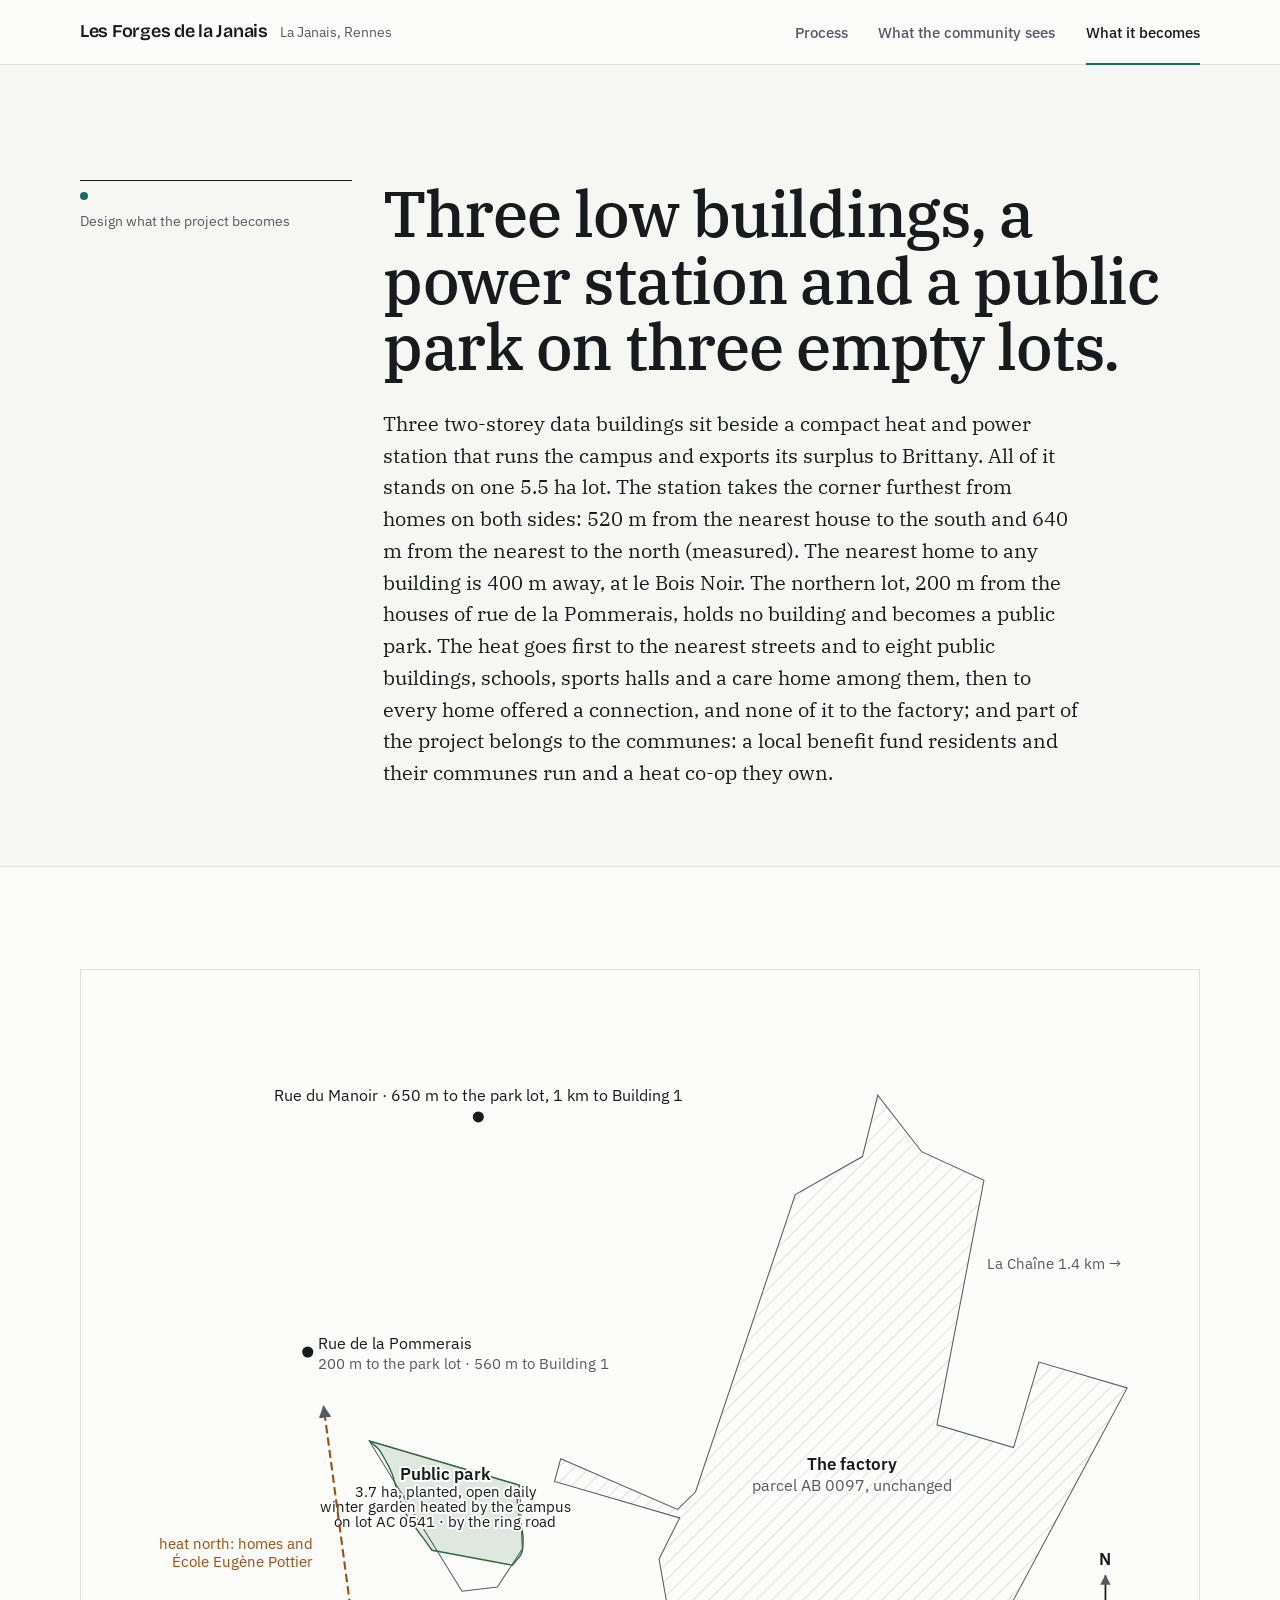
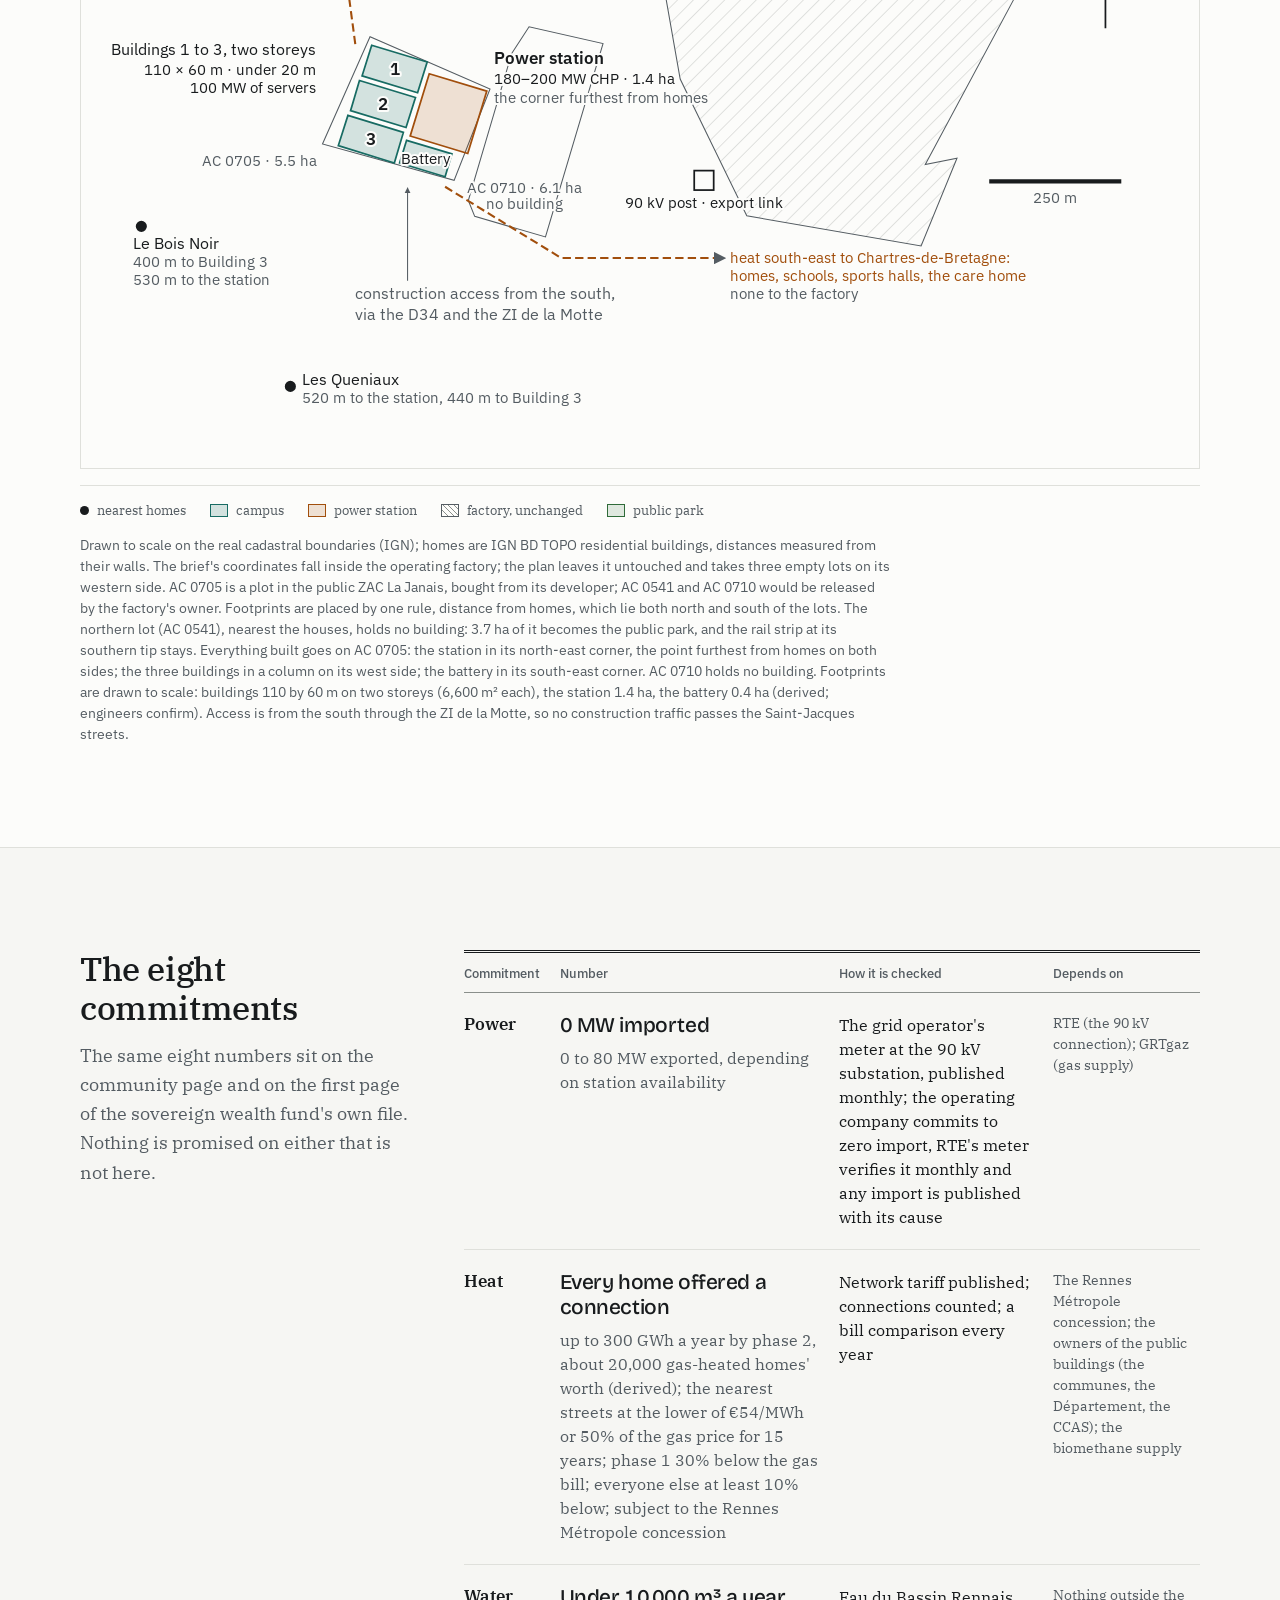
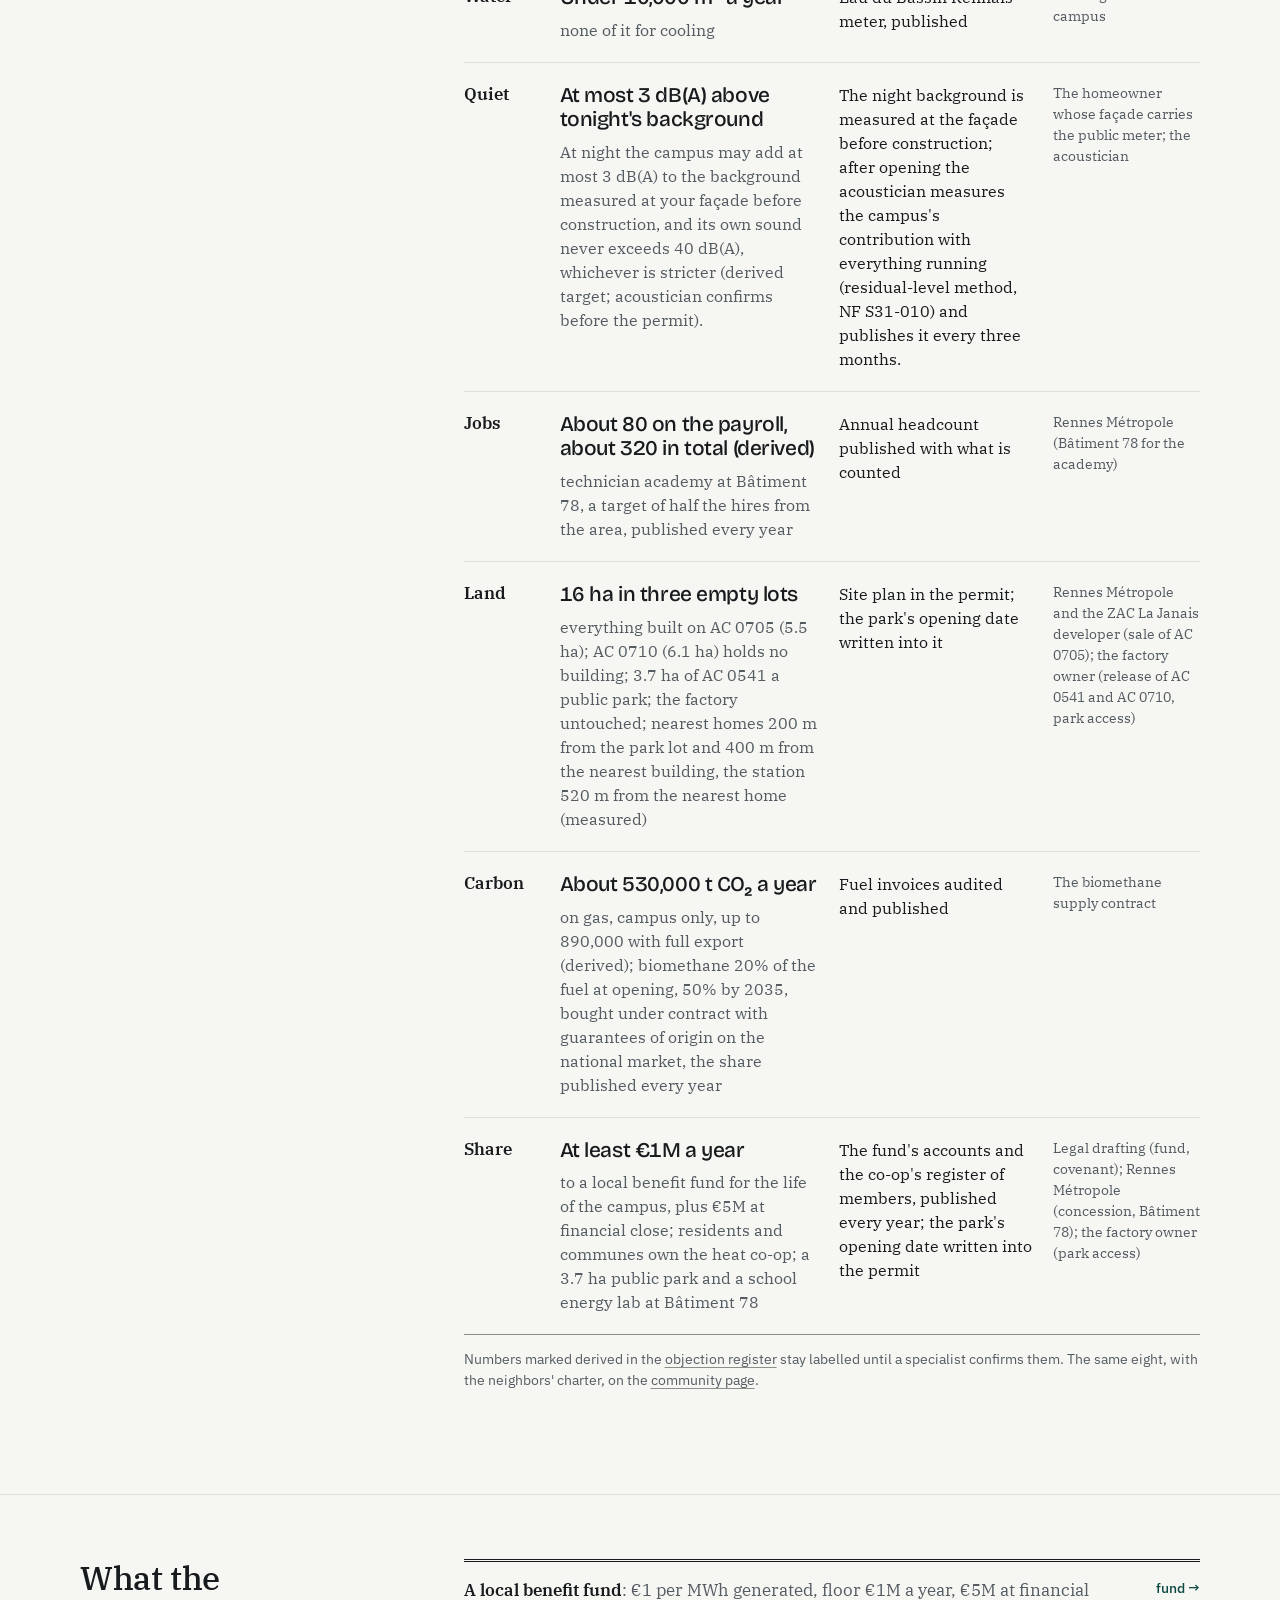
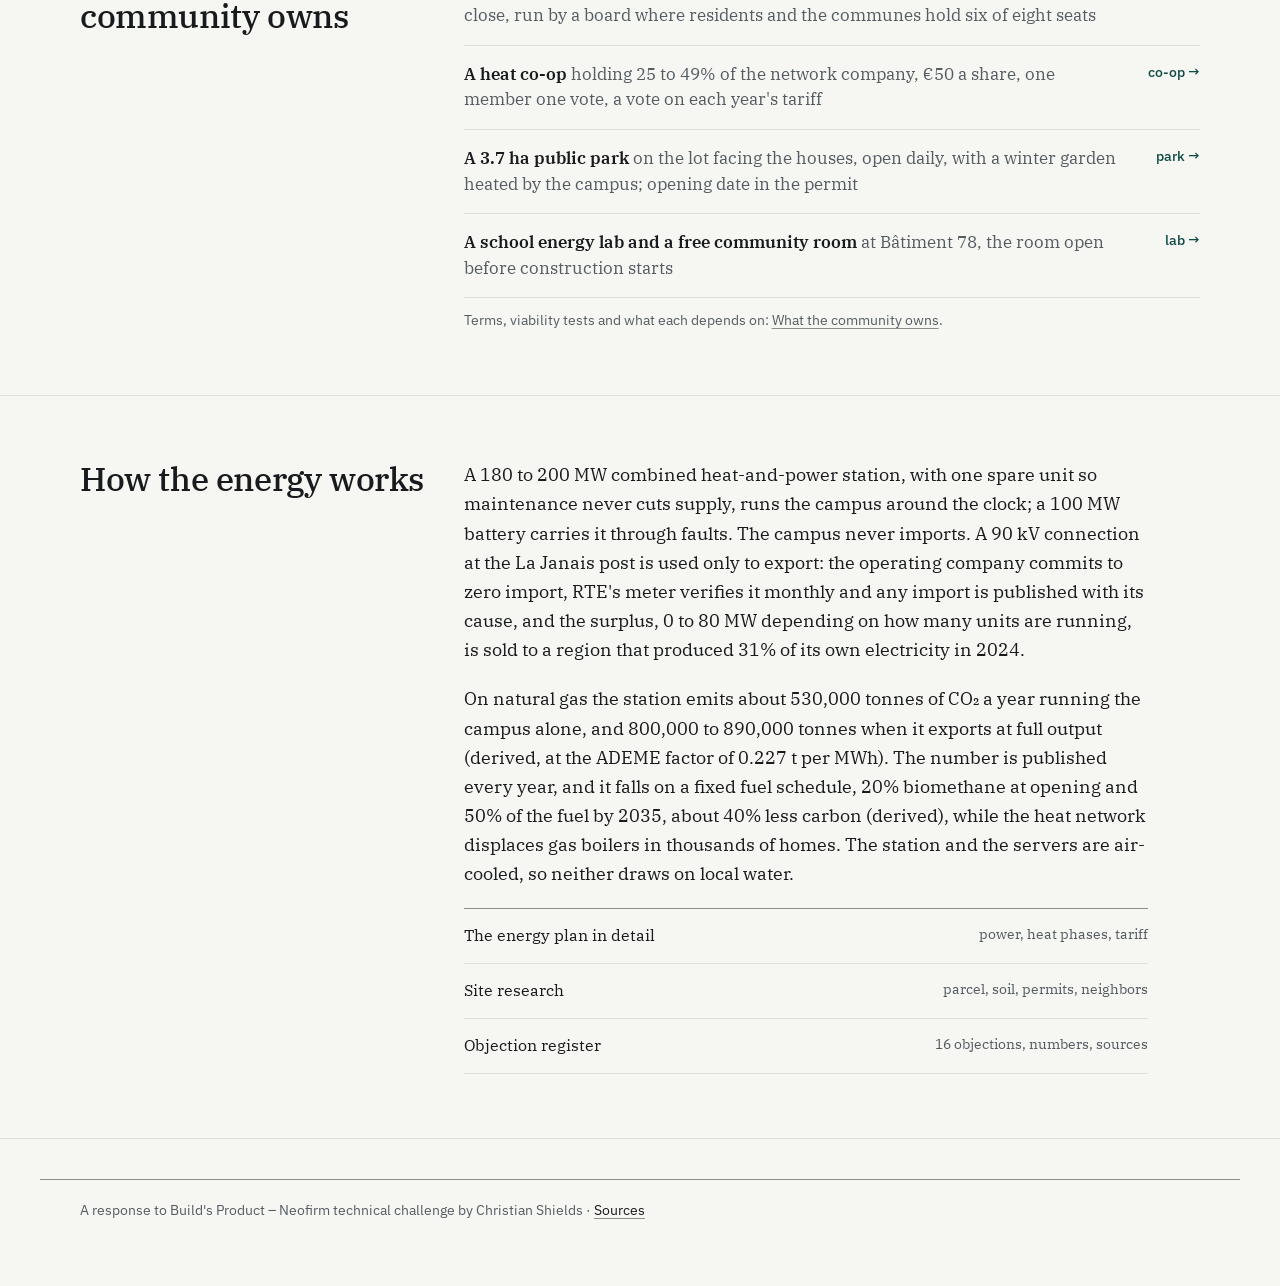
==== commit a783dda6: "Heat goes to homes and public buildings, not the factory" ====
--- a/becomes.html
+++ b/becomes.html
@@ -25,7 +25,7 @@
   <div class="wrap">
     <p class="place"><span class="dot" aria-hidden="true"></span> Design what the project becomes</p>
     <h1>Three low buildings, a power station and a public park on three empty lots.</h1>
-    <p class="lede">Three two-storey data buildings sit beside a compact heat and power station that runs the campus and exports its surplus to Brittany. All of it stands on one 5.5 ha lot. The station takes the corner furthest from homes on both sides: 520 m from the nearest house to the south and 640 m from the nearest to the north (measured). The nearest home to any building is 400 m away, at le Bois Noir. The northern lot, 200 m from the houses of rue de la Pommerais, holds no building and becomes a public park. The heat goes first to the factory next door and then to every home offered a connection, and part of the project belongs to the communes: a local benefit fund residents run and a heat co-op they own.</p>
+    <p class="lede">Three two-storey data buildings sit beside a compact heat and power station that runs the campus and exports its surplus to Brittany. All of it stands on one 5.5 ha lot. The station takes the corner furthest from homes on both sides: 520 m from the nearest house to the south and 640 m from the nearest to the north (measured). The nearest home to any building is 400 m away, at le Bois Noir. The northern lot, 200 m from the houses of rue de la Pommerais, holds no building and becomes a public park. The heat goes first to the nearest streets and to eight public buildings, schools, sports halls and a care home among them, then to every home offered a connection, and none of it to the factory; and part of the project belongs to the communes: a local benefit fund residents and their communes run and a heat co-op they own.</p>
   </div>
 </section>
 
@@ -33,12 +33,11 @@
   <div class="wrap">
     <figure class="plan">
       <div class="frame pad">
-        <svg xmlns="http://www.w3.org/2000/svg" viewBox="0 0 760 740" role="img" aria-label="Site plan: the three buildings, the power station and the battery on lot AC 0705; lot AC 0541, the one nearest the houses to the north, becomes a public park; AC 0710 holds no building; the factory stays. The nearest homes are rue de la Pommerais, 200 m from the park lot and 560 m from the nearest building, and le Bois Noir, 400 m from the nearest building; the station is 520 m from the nearest home" font-family="IBM Plex Sans, system-ui, sans-serif" font-size="11.5">
+        <svg xmlns="http://www.w3.org/2000/svg" viewBox="0 0 760 740" role="img" aria-label="Site plan: the three buildings, the power station and the battery on lot AC 0705; lot AC 0541, the one nearest the houses to the north, becomes a public park; AC 0710 holds no building; the factory stays and buys no heat; heat runs north to Saint-Jacques and south-east to Chartres-de-Bretagne. The nearest homes are rue de la Pommerais, 200 m from the park lot and 560 m from the nearest building, and le Bois Noir, 400 m from the nearest building; the station is 520 m from the nearest home" font-family="IBM Plex Sans, system-ui, sans-serif" font-size="11.5">
 <defs><marker id="pa" viewBox="0 0 10 10" refX="9" refY="5" markerWidth="6" markerHeight="6" orient="auto-start-reverse"><path d="M0 0L10 5L0 10z" class="arrowhead"/></marker><pattern id="hatch" width="8" height="8" patternUnits="userSpaceOnUse" patternTransform="rotate(45)"><line x1="0" y1="0" x2="0" y2="8" class="hatchline"/></pattern></defs>
 <polygon class="plant" points="607.8,544.7 582.0,607.8 456.6,586.1 408.7,487.7 393.5,401.4 408.3,371.8 318.3,345.6 322.8,329.2 406.8,365.7 419.7,353.2 491.5,139.2 539.8,111.9 550.8,67.8 582.4,108.4 627.2,129.0 593.4,304.9 648.5,321.2 666.7,259.7 730.2,278.3 585.0,549.2"/>
 <text class="name" x="532.2" y="337.2" text-anchor="middle">The factory</text>
 <text class="quiet" x="532.2" y="352.4" text-anchor="middle">parcel AB 0097, unchanged</text>
-<text class="quiet" x="532.2" y="367.6" text-anchor="middle">first heat customer</text>
 <polygon class="lot" points="184.9,316.3 293.2,348.2 295.1,394.2 277.2,421.6 251.8,424.6"/>
 <polygon class="lot" points="151.4,534.4 185.6,457.3 271.9,494.9 246.1,560.6"/>
 <polygon class="lot" points="287.5,469.4 300.0,450.1 353.2,462.2 311.8,601.3 260.9,586.5 256.3,575.1"/>
@@ -65,12 +64,18 @@
 <text class="tiny quiet" x="274.6" y="505.0" text-anchor="start">the corner furthest from homes</text>
 <polygon class="hall" points="211.9,531.8 244.5,541.6 239.6,558.0 206.9,548.1"/>
 <text class="tiny ink" x="225.7" y="548.9" text-anchor="middle">Battery</text>
-<path class="heat" d="M257.5 527.2H425.0" marker-end="url(#pa)"/>
-<text class="tiny heatink" x="274.6" y="542.4" text-anchor="start">heat to the factory</text>
+<path class="heat" d="M175.0 462.6L152.2 291.6" fill="none" marker-end="url(#pa)"/>
+<text class="tiny heatink" x="144.6" y="394.2" text-anchor="end">heat north: homes and</text>
+<text class="tiny heatink" x="144.6" y="407.2" text-anchor="end">École Eugène Pottier</text>
+<path class="heat" d="M239.6 565.2L323.2 616.5H441.0" fill="none" marker-end="url(#pa)"/>
+<text class="tiny heatink" x="444.8" y="620.3" text-anchor="start">heat south-east to Chartres-de-Bretagne:</text>
+<text class="tiny heatink" x="444.8" y="633.3" text-anchor="start">homes, schools, sports halls, the care home</text>
+<text class="tiny quiet" x="444.8" y="646.3" text-anchor="start">none to the factory</text>
 <rect class="post" x="418.8" y="553.6" width="14" height="14"/>
 <text class="tiny ink" x="425.8" y="580.4" text-anchor="middle">90 kV post · export link</text>
 <path class="line" d="M212.6 632.8V566.0" marker-end="url(#pa)"/>
-<text class="quiet" x="175.0" y="645.8">construction access from the south, via the D34 and the ZI de la Motte</text>
+<text class="quiet" x="175.0" y="645.8">construction access from the south,</text>
+<text class="quiet" x="175.0" y="660.8">via the D34 and the ZI de la Motte</text>
 <circle class="home" cx="263.5" cy="83.4" r="5"/>
 <text class="ink" x="263.5" y="72.0" text-anchor="middle">Rue du Manoir · 650 m to the park lot, 1 km to Building 1</text>
 <circle class="home" cx="140.8" cy="252.5" r="5"/>
@@ -107,7 +112,7 @@
         <thead><tr><th>Commitment</th><th>Number</th><th>How it is checked</th><th>Depends on</th></tr></thead>
         <tbody>
           <tr><td>Power</td><td><span class="n">0 MW imported</span><br>0 to 80 MW exported, depending on station availability</td><td>The grid operator's meter at the 90 kV substation, published monthly; the operating company commits to zero import, RTE's meter verifies it monthly and any import is published with its cause</td><td>RTE (the 90 kV connection); GRTgaz (gas supply)</td></tr>
-          <tr><td>Heat</td><td><span class="n">Every home offered a connection</span><br>up to 300 GWh a year by phase 2, about 20,000 gas-heated homes' worth (derived); the nearest streets at the lower of €54/MWh or 50% of the gas price for 15 years; phase 1 30% below the gas bill; everyone else at least 10% below; subject to the Rennes Métropole concession</td><td>Network tariff published; connections counted; a bill comparison every year</td><td>The Rennes Métropole concession; ENGIE and the factory (the existing loop); the biomethane supply</td></tr>
+          <tr><td>Heat</td><td><span class="n">Every home offered a connection</span><br>up to 300 GWh a year by phase 2, about 20,000 gas-heated homes' worth (derived); the nearest streets at the lower of €54/MWh or 50% of the gas price for 15 years; phase 1 30% below the gas bill; everyone else at least 10% below; subject to the Rennes Métropole concession</td><td>Network tariff published; connections counted; a bill comparison every year</td><td>The Rennes Métropole concession; the owners of the public buildings (the communes, the Département, the CCAS); the biomethane supply</td></tr>
           <tr><td>Water</td><td><span class="n">Under 10,000 m³ a year</span><br>none of it for cooling</td><td>Eau du Bassin Rennais meter, published</td><td>Nothing outside the campus</td></tr>
           <tr><td>Quiet</td><td><span class="n">At most 3 dB(A) above tonight's background</span><br>At night the campus may add at most 3 dB(A) to the background measured at your façade before construction, and its own sound never exceeds 40 dB(A), whichever is stricter (derived target; acoustician confirms before the permit).</td><td>The night background is measured at the façade before construction; after opening the acoustician measures the campus's contribution with everything running (residual-level method, NF S31-010) and publishes it every three months.</td><td>The homeowner whose façade carries the public meter; the acoustician</td></tr>
           <tr><td>Jobs</td><td><span class="n">About 80 on the payroll, about 320 in total (derived)</span><br>technician academy at Bâtiment 78, a target of half the hires from the area, published every year</td><td>Annual headcount published with what is counted</td><td>Rennes Métropole (Bâtiment 78 for the academy)</td></tr>
